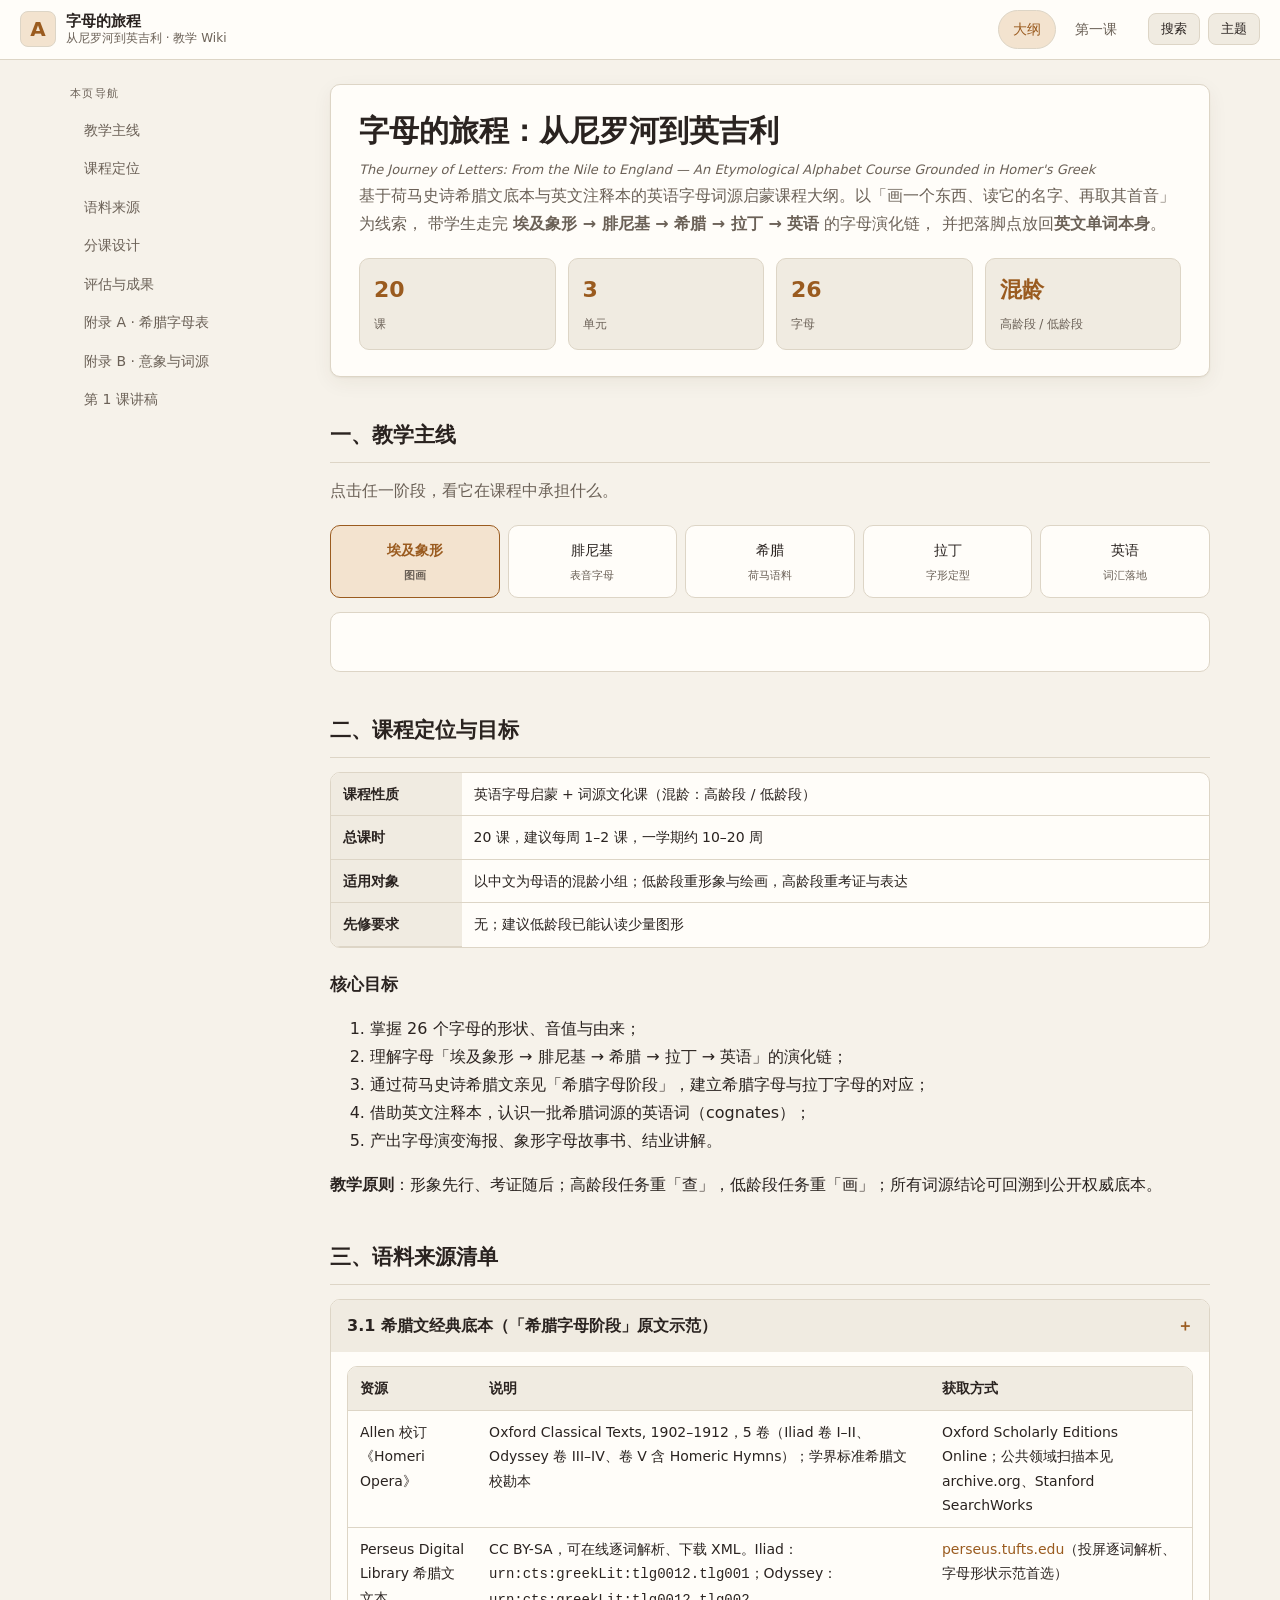
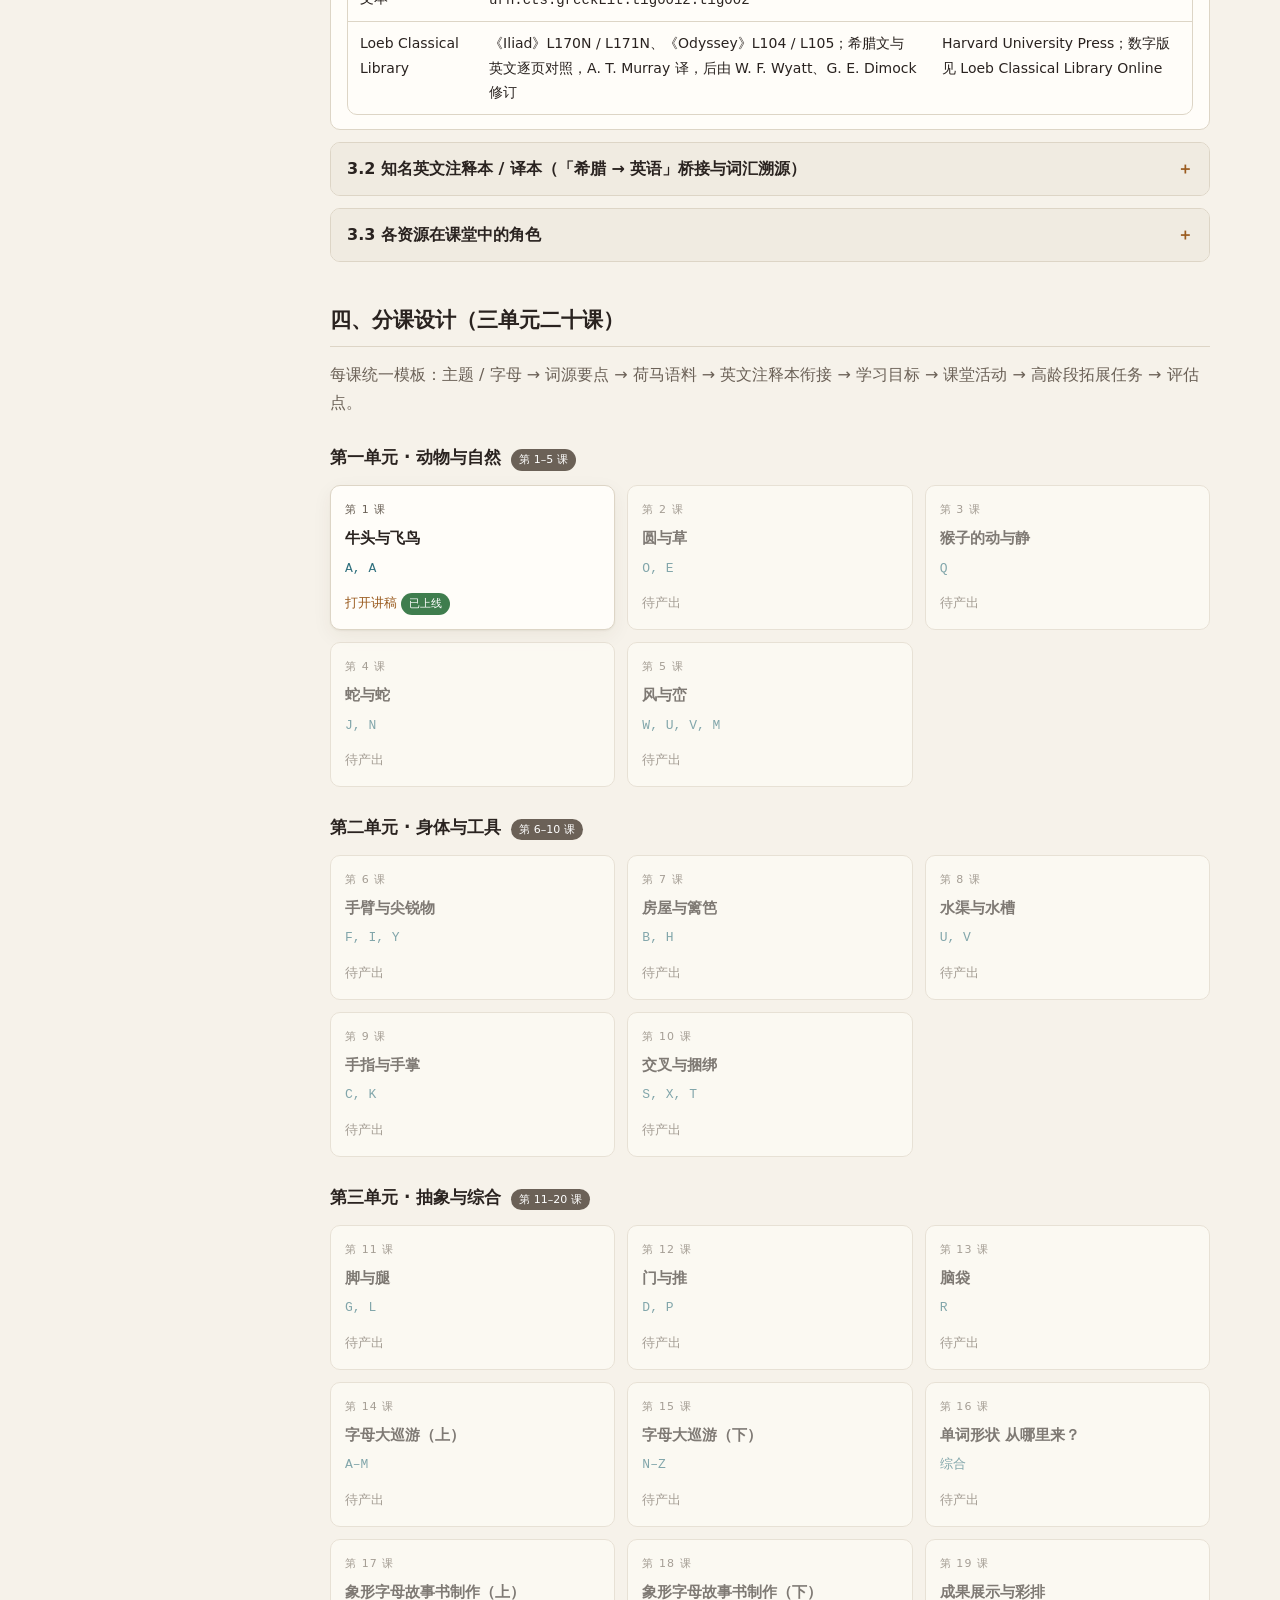
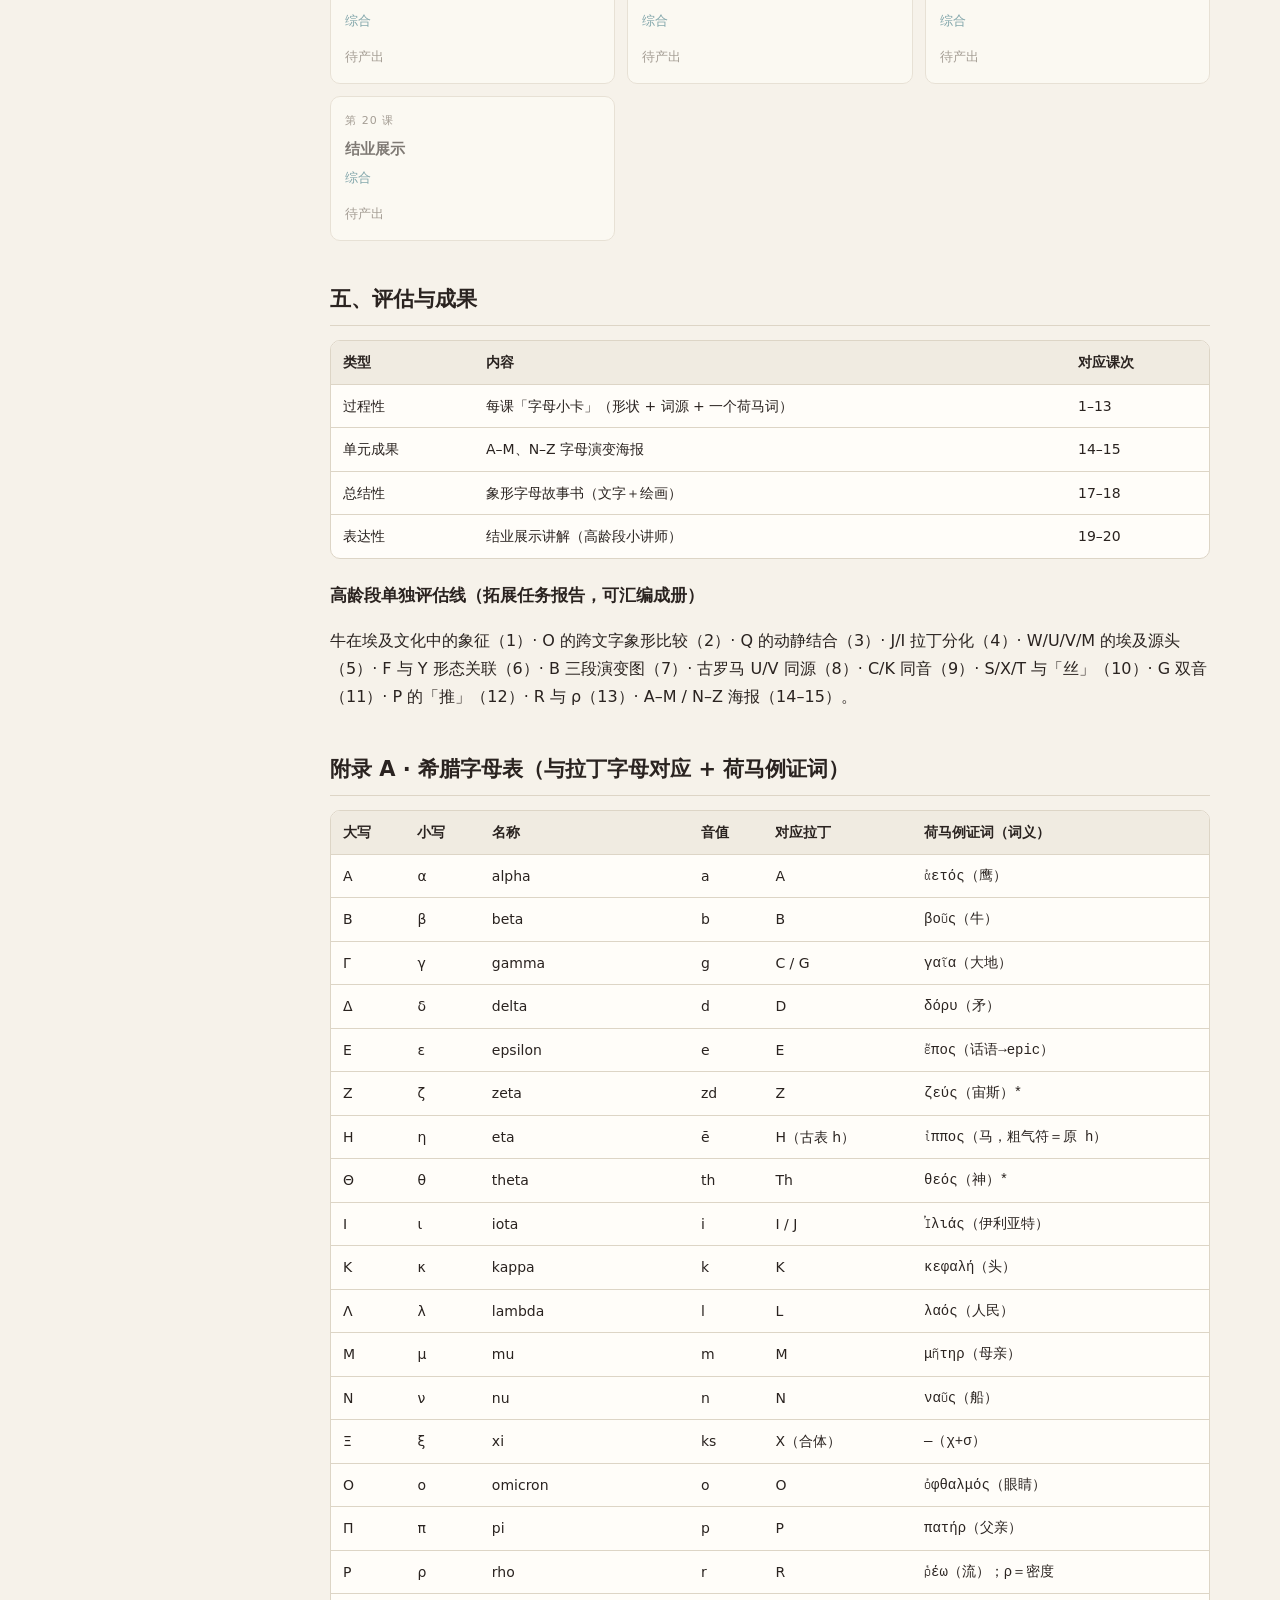
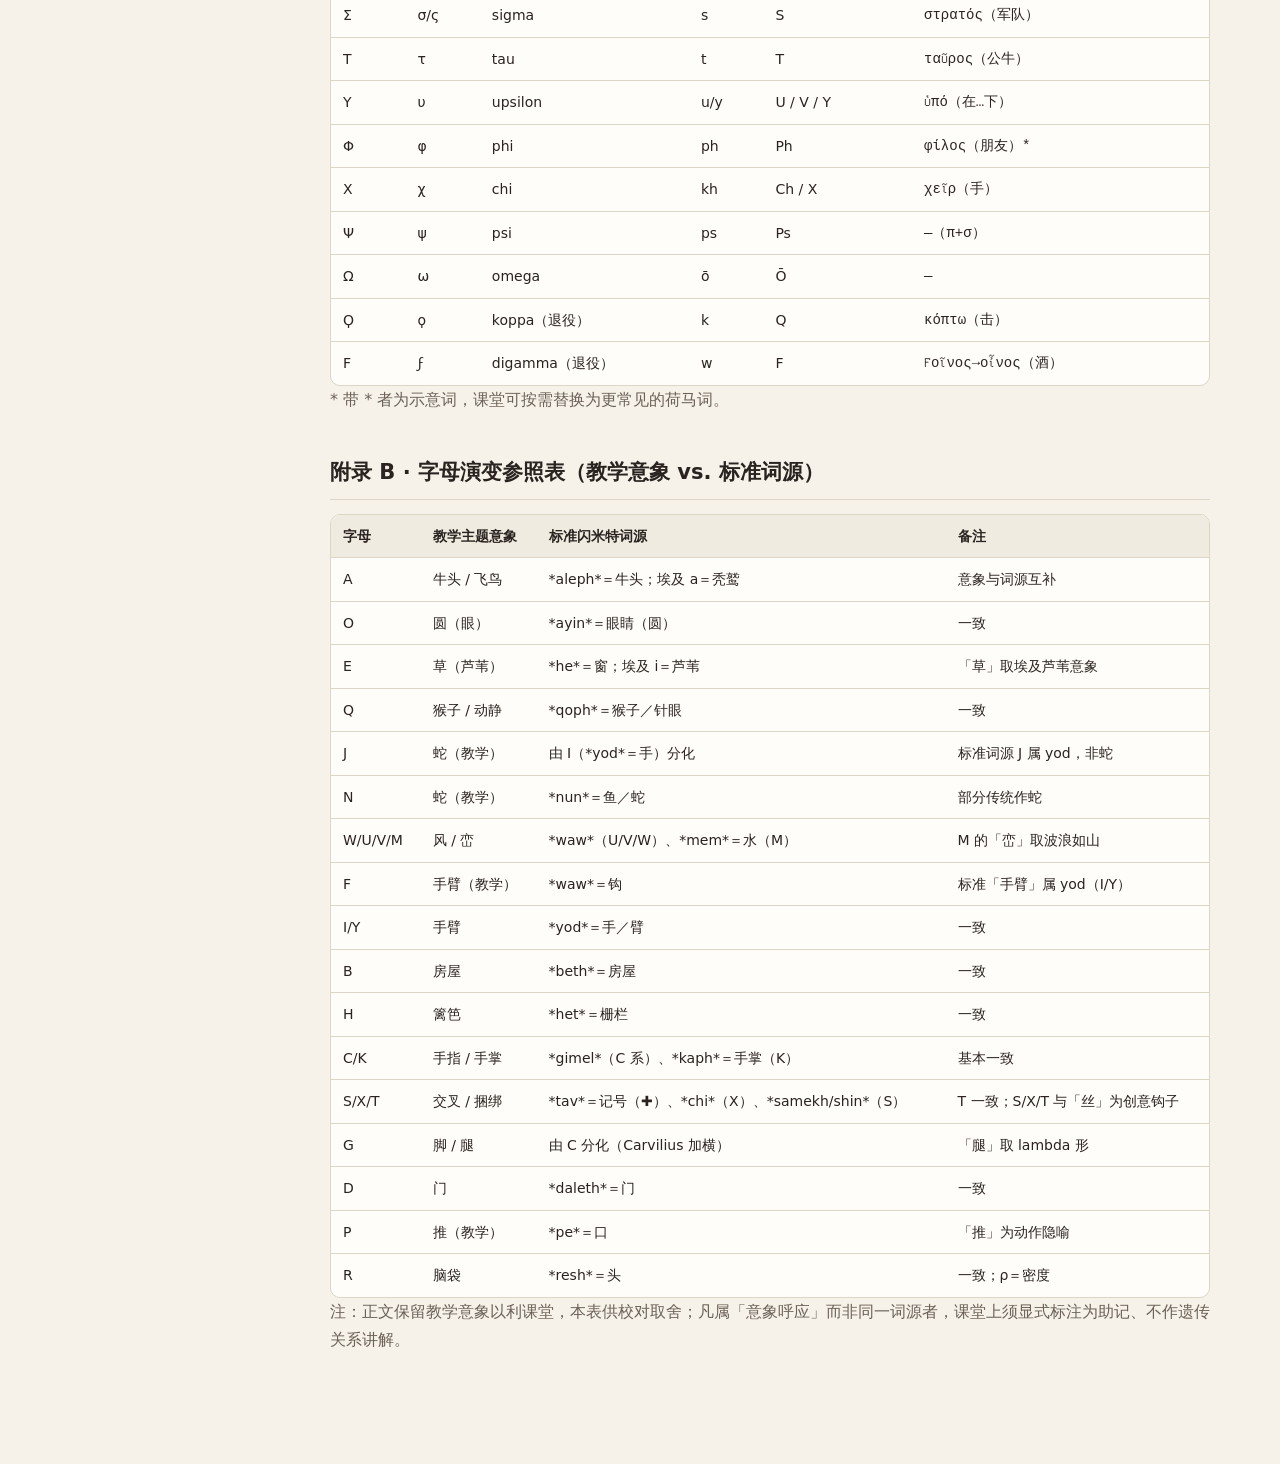
==== index.html @ 4a18efbb "chore(repo): initialize main branch" ====
<!DOCTYPE html>
<html lang="zh-CN">
<head>
<meta charset="UTF-8">
<meta name="viewport" content="width=device-width, initial-scale=1">
<title>字母的旅程：从尼罗河到英吉利 · 教学 Wiki</title>
<meta name="description" content="基于荷马史诗希腊文底本与英文注释本的英语字母词源启蒙课程大纲——三单元二十课">
<link rel="stylesheet" href="assets/css/wiki.css">
</head>
<body>

<header class="site-header">
  <div class="brand">
    <span class="brand-mark">Α</span>
    <div class="brand-text">
      <strong>字母的旅程</strong>
      <span>从尼罗河到英吉利 · 教学 Wiki</span>
    </div>
  </div>
  <nav class="top-nav">
    <a href="index.html" class="active">大纲</a>
    <a href="lesson-01.html">第一课</a>
  </nav>
  <div class="header-actions">
    <button id="search-toggle" class="icon-btn" title="搜索课次">搜索</button>
    <button id="theme-toggle" class="icon-btn" title="切换明暗主题">主题</button>
  </div>
</header>

<div id="search-bar" class="search-bar" hidden>
  <input type="search" id="site-search" placeholder="搜索课次、主题或字母（如「牛」「O」「海报」）…">
  <span id="search-count"></span>
</div>

<div class="layout">

  <aside class="sidebar">
    <p class="side-title">本页导航</p>
    <ul>
      <li><a href="#chain">教学主线</a></li>
      <li><a href="#goal">课程定位</a></li>
      <li><a href="#source">语料来源</a></li>
      <li><a href="#lessons">分课设计</a></li>
      <li><a href="#eval">评估与成果</a></li>
      <li><a href="#appendix-a">附录 A · 希腊字母表</a></li>
      <li><a href="#appendix-b">附录 B · 意象与词源</a></li>
      <li><a href="lesson-01.html">第 1 课讲稿</a></li>
    </ul>
  </aside>

  <main class="content">

    <section>
      <div class="hero">
        <h1>字母的旅程：从尼罗河到英吉利</h1>
        <div class="en">The Journey of Letters: From the Nile to England — An Etymological Alphabet Course Grounded in Homer's Greek</div>
        <p class="lead">
          基于荷马史诗希腊文底本与英文注释本的英语字母词源启蒙课程大纲。以「画一个东西、读它的名字、再取其首音」为线索，
          带学生走完 <strong>埃及象形 → 腓尼基 → 希腊 → 拉丁 → 英语</strong> 的字母演化链，
          并把落脚点放回<strong>英文单词本身</strong>。
        </p>
        <div class="stats">
          <div class="stat"><b>20</b><span>课</span></div>
          <div class="stat"><b>3</b><span>单元</span></div>
          <div class="stat"><b>26</b><span>字母</span></div>
          <div class="stat"><b>混龄</b><span>高龄段 / 低龄段</span></div>
        </div>
      </div>
    </section>

    <section id="chain">
      <h2>一、教学主线</h2>
      <p class="lead">点击任一阶段，看它在课程中承担什么。</p>
      <div class="chain">
        <div class="chain-step" data-detail="图画（象形）阶段：用一幅画表示一个词的意思，如牛头、飞鸟、眼睛。课程由这一阶段的「图画原型」讲起，并明确：图画只是当初提示读音的意象，不是字母本身的含义。">
          <span>埃及象形</span><small>图画</small>
        </div>
        <div class="chain-step" data-detail="腓尼基阶段：抽象为「一个图形 = 一个声音」，每个字母仍带一个具象含义（aleph＝牛头、ayin＝眼睛）。这是字母真正诞生的标志——从表意走向表音。">
          <span>腓尼基</span><small>表音字母</small>
        </div>
        <div class="chain-step" data-detail="希腊阶段：借用腓尼基字形，补出元音，形成 alpha、beta…… 荷马史诗正用这套字母写就，是本课程的原文语料来源，用于亲见 α↔A 的形音对应。">
          <span>希腊</span><small>荷马语料</small>
        </div>
        <div class="chain-step" data-detail="拉丁阶段：罗马人改造字形定下今天的 A/B/C……，并分化出 G、J、U 等字母，字母表基本定型。">
          <span>拉丁</span><small>字形定型</small>
        </div>
        <div class="chain-step" data-detail="英语阶段：字母落地为英语的工具——记住形状、推读音、拆词根。课程的所有词汇都收「本字母词」，字母史最终服务于学英语。">
          <span>英语</span><small>词汇落地</small>
        </div>
      </div>
      <div id="chain-detail" class="chain-detail"></div>
    </section>

    <section id="goal">
      <h2>二、课程定位与目标</h2>
      <div class="table-wrap">
        <table>
          <tbody>
            <tr><th>课程性质</th><td>英语字母启蒙 + 词源文化课（混龄：高龄段 / 低龄段）</td></tr>
            <tr><th>总课时</th><td>20 课，建议每周 1–2 课，一学期约 10–20 周</td></tr>
            <tr><th>适用对象</th><td>以中文为母语的混龄小组；低龄段重形象与绘画，高龄段重考证与表达</td></tr>
            <tr><th>先修要求</th><td>无；建议低龄段已能认读少量图形</td></tr>
          </tbody>
        </table>
      </div>
      <h3>核心目标</h3>
      <ol>
        <li>掌握 26 个字母的形状、音值与由来；</li>
        <li>理解字母「埃及象形 → 腓尼基 → 希腊 → 拉丁 → 英语」的演化链；</li>
        <li>通过荷马史诗希腊文亲见「希腊字母阶段」，建立希腊字母与拉丁字母的对应；</li>
        <li>借助英文注释本，认识一批希腊词源的英语词（cognates）；</li>
        <li>产出字母演变海报、象形字母故事书、结业讲解。</li>
      </ol>
      <p><strong>教学原则</strong>：形象先行、考证随后；高龄段任务重「查」，低龄段任务重「画」；所有词源结论可回溯到公开权威底本。</p>
    </section>

    <section id="source">
      <h2>三、语料来源清单</h2>

      <details class="acc" open>
        <summary>3.1 希腊文经典底本（「希腊字母阶段」原文示范）</summary>
        <div class="acc-body">
          <div class="table-wrap">
            <table>
              <thead><tr><th>资源</th><th>说明</th><th>获取方式</th></tr></thead>
              <tbody>
                <tr>
                  <td>Allen 校订《Homeri Opera》</td>
                  <td>Oxford Classical Texts, 1902–1912，5 卷（Iliad 卷 I–II、Odyssey 卷 III–IV、卷 V 含 Homeric Hymns）；学界标准希腊文校勘本</td>
                  <td>Oxford Scholarly Editions Online；公共领域扫描本见 archive.org、Stanford SearchWorks</td>
                </tr>
                <tr>
                  <td>Perseus Digital Library 希腊文文本</td>
                  <td>CC BY-SA，可在线逐词解析、下载 XML。Iliad：<span class="gr">urn:cts:greekLit:tlg0012.tlg001</span>；Odyssey：<span class="gr">urn:cts:greekLit:tlg0012.tlg002</span></td>
                  <td><a href="https://www.perseus.tufts.edu" target="_blank" rel="noopener">perseus.tufts.edu</a>（投屏逐词解析、字母形状示范首选）</td>
                </tr>
                <tr>
                  <td>Loeb Classical Library</td>
                  <td>《Iliad》L170N / L171N、《Odyssey》L104 / L105；希腊文与英文逐页对照，A. T. Murray 译，后由 W. F. Wyatt、G. E. Dimock 修订</td>
                  <td>Harvard University Press；数字版见 Loeb Classical Library Online</td>
                </tr>
              </tbody>
            </table>
          </div>
        </div>
      </details>

      <details class="acc">
        <summary>3.2 知名英文注释本 / 译本（「希腊 → 英语」桥接与词汇溯源）</summary>
        <div class="acc-body">
          <div class="table-wrap">
            <table>
              <thead><tr><th>资源</th><th>特点与适用</th><th>出版社 / 年</th></tr></thead>
              <tbody>
                <tr><td>Richmond Lattimore</td><td>最贴近希腊原文节奏与措辞，保留公式化重复；高龄段精读首选</td><td>University of Chicago Press（Iliad 1951 / Odyssey 1965）</td></tr>
                <tr><td>Robert Fagles（注：Bernard Knox）</td><td>叙事性强、大学常用，适合朗读与故事化教学</td><td>Viking / Penguin（Iliad 1990 / Odyssey 1996）</td></tr>
                <tr><td>Emily Wilson</td><td>首部女性英译，清晰准确，适合初次共读</td><td>W. W. Norton（Odyssey 2017 / Iliad 2023）</td></tr>
                <tr><td>Peter Green</td><td>注释最详尽，逐行技术注解，高龄段深读</td><td>University of California Press（Iliad 2015 / Odyssey 2018）</td></tr>
                <tr><td>G. S. Kirk 等编《The Iliad: A Commentary》</td><td>分卷注释，词汇与神话出处详尽</td><td>Cambridge, 6 卷, 1985–1993</td></tr>
                <tr><td>A. Heubeck 等编《A Commentary on Homer's Odyssey》</td><td>奥德赛专书注释</td><td>Cambridge, 3 卷, 1988–1992</td></tr>
                <tr><td>《The Cambridge Companion to Homer》</td><td>背景与方法的概论，教师备课</td><td>Cambridge</td></tr>
              </tbody>
            </table>
          </div>
        </div>
      </details>

      <details class="acc">
        <summary>3.3 各资源在课堂中的角色</summary>
        <div class="acc-body">
          <div class="table-wrap">
            <table>
              <thead><tr><th>资源</th><th>课堂角色</th></tr></thead>
              <tbody>
                <tr><td>Perseus 希腊文</td><td>投屏逐词解析、字母形状示范、低龄段「在荷马里找字母」游戏</td></tr>
                <tr><td>OCT（Allen）</td><td>教师底本；高龄段校勘与引用规范</td></tr>
                <tr><td>Loeb</td><td>希腊文 + 英译对照，词源对照与跟读</td></tr>
                <tr><td>Lattimore</td><td>高龄段精读、体会公式化语言</td></tr>
                <tr><td>Fagles</td><td>课堂朗读、故事化叙述</td></tr>
                <tr><td>Wilson</td><td>初次共读、清晰准确</td></tr>
                <tr><td>Green / Kirk / Heubeck</td><td>词汇与神话出处查证（直接支撑高龄段拓展任务）</td></tr>
                <tr><td>Cambridge Companion</td><td>教师备课背景</td></tr>
              </tbody>
            </table>
          </div>
        </div>
      </details>
    </section>

    <section id="lessons">
      <h2>四、分课设计（三单元二十课）</h2>
      <p class="lead">每课统一模板：主题 / 字母 → 词源要点 → 荷马语料 → 英文注释本衔接 → 学习目标 → 课堂活动 → 高龄段拓展任务 → 评估点。</p>

      <div class="unit-head">
        <h3>第一单元 · 动物与自然</h3>
        <span class="chip todo">第 1–5 课</span>
      </div>
      <div class="lesson-grid">
        <div class="lesson-card ready" data-search="第1课 1 牛头与飞鸟 A alpha aleph 牛 鸟 鹰 aetos">
          <div class="no">第 1 课</div>
          <div class="ttl">牛头与飞鸟</div>
          <div class="ltr">A, A</div>
          <div class="act"><a href="lesson-01.html">打开讲稿 <span class="chip">已上线</span></a></div>
        </div>
        <div class="lesson-card locked" data-search="第2课 2 圆与草 O E 眼睛 ayin 芦苇 he epic ophthalmos">
          <div class="no">第 2 课</div>
          <div class="ttl">圆与草</div>
          <div class="ltr">O, E</div>
          <div class="act">待产出</div>
        </div>
        <div class="lesson-card locked" data-search="第3课 3 猴子的动与静 Q 圈 尾巴 qoph 猴子 koppa">
          <div class="no">第 3 课</div>
          <div class="ttl">猴子的动与静</div>
          <div class="ltr">Q</div>
          <div class="act">待产出</div>
        </div>
        <div class="lesson-card locked" data-search="第4课 4 蛇与蛇 J N 分化 yod nun 鱼 蛇">
          <div class="no">第 4 课</div>
          <div class="ttl">蛇与蛇</div>
          <div class="ltr">J, N</div>
          <div class="act">待产出</div>
        </div>
        <div class="lesson-card locked" data-search="第5课 5 风与峦 W U V M 波浪 mem 水 digamma">
          <div class="no">第 5 课</div>
          <div class="ttl">风与峦</div>
          <div class="ltr">W, U, V, M</div>
          <div class="act">待产出</div>
        </div>
      </div>

      <div class="unit-head">
        <h3>第二单元 · 身体与工具</h3>
        <span class="chip todo">第 6–10 课</span>
      </div>
      <div class="lesson-grid">
        <div class="lesson-card locked" data-search="第6课 6 手臂与尖锐物 F I Y waw digamma 钩 oinos 酒">
          <div class="no">第 6 课</div>
          <div class="ttl">手臂与尖锐物</div>
          <div class="ltr">F, I, Y</div>
          <div class="act">待产出</div>
        </div>
        <div class="lesson-card locked" data-search="第7课 7 房屋与篱笆 B H beth 房 het 篱笆 马 Hippo">
          <div class="no">第 7 课</div>
          <div class="ttl">房屋与篱笆</div>
          <div class="ltr">B, H</div>
          <div class="act">待产出</div>
        </div>
        <div class="lesson-card locked" data-search="第8课 8 水渠与水槽 U V waw upsilon 水 hydor">
          <div class="no">第 8 课</div>
          <div class="ttl">水渠与水槽</div>
          <div class="ltr">U, V</div>
          <div class="act">待产出</div>
        </div>
        <div class="lesson-card locked" data-search="第9课 9 手指与手掌 C K gimel 骆驼 kaph 掌 kephale">
          <div class="no">第 9 课</div>
          <div class="ttl">手指与手掌</div>
          <div class="ltr">C, K</div>
          <div class="act">待产出</div>
        </div>
        <div class="lesson-card locked" data-search="第10课 10 交叉与捆绑 S X T tav 记号 chi 手 Samekh 丝">
          <div class="no">第 10 课</div>
          <div class="ttl">交叉与捆绑</div>
          <div class="ltr">S, X, T</div>
          <div class="act">待产出</div>
        </div>
      </div>

      <div class="unit-head">
        <h3>第三单元 · 抽象与综合</h3>
        <span class="chip todo">第 11–20 课</span>
      </div>
      <div class="lesson-grid">
        <div class="lesson-card locked" data-search="第11课 11 脚与腿 G L 分化 lamed 杖 laos">
          <div class="no">第 11 课</div>
          <div class="ttl">脚与腿</div>
          <div class="ltr">G, L</div>
          <div class="act">待产出</div>
        </div>
        <div class="lesson-card locked" data-search="第12课 12 门与推 D P daleth 门 pe 口 推">
          <div class="no">第 12 课</div>
          <div class="ttl">门与推</div>
          <div class="ltr">D, P</div>
          <div class="act">待产出</div>
        </div>
        <div class="lesson-card locked" data-search="第13课 13 脑袋 R resh 头 rho 密度 rhythm">
          <div class="no">第 13 课</div>
          <div class="ttl">脑袋</div>
          <div class="ltr">R</div>
          <div class="act">待产出</div>
        </div>
        <div class="lesson-card locked" data-search="第14课 14 字母大巡游上 A M 海报 A-M">
          <div class="no">第 14 课</div>
          <div class="ttl">字母大巡游（上）</div>
          <div class="ltr">A–M</div>
          <div class="act">待产出</div>
        </div>
        <div class="lesson-card locked" data-search="第15课 15 字母大巡游下 N Z 海报 N-Z 退役字母">
          <div class="no">第 15 课</div>
          <div class="ttl">字母大巡游（下）</div>
          <div class="ltr">N–Z</div>
          <div class="act">待产出</div>
        </div>
        <div class="lesson-card locked" data-search="第16课 16 单词形状从哪里来 综合 词根 story">
          <div class="no">第 16 课</div>
          <div class="ttl">单词形状 从哪里来？</div>
          <div class="ltr">综合</div>
          <div class="act">待产出</div>
        </div>
        <div class="lesson-card locked" data-search="第17课 17 象形字母故事书制作上 综合 分工">
          <div class="no">第 17 课</div>
          <div class="ttl">象形字母故事书制作（上）</div>
          <div class="ltr">综合</div>
          <div class="act">待产出</div>
        </div>
        <div class="lesson-card locked" data-search="第18课 18 象形字母故事书制作下 综合 成稿">
          <div class="no">第 18 课</div>
          <div class="ttl">象形字母故事书制作（下）</div>
          <div class="ltr">综合</div>
          <div class="act">待产出</div>
        </div>
        <div class="lesson-card locked" data-search="第19课 19 成果展示与彩排 综合 排练">
          <div class="no">第 19 课</div>
          <div class="ttl">成果展示与彩排</div>
          <div class="ltr">综合</div>
          <div class="act">待产出</div>
        </div>
        <div class="lesson-card locked" data-search="第20课 20 结业展示 综合 小讲师">
          <div class="no">第 20 课</div>
          <div class="ttl">结业展示</div>
          <div class="ltr">综合</div>
          <div class="act">待产出</div>
        </div>
      </div>
    </section>

    <section id="eval">
      <h2>五、评估与成果</h2>
      <div class="table-wrap">
        <table>
          <thead><tr><th>类型</th><th>内容</th><th>对应课次</th></tr></thead>
          <tbody>
            <tr><td>过程性</td><td>每课「字母小卡」（形状 + 词源 + 一个荷马词）</td><td>1–13</td></tr>
            <tr><td>单元成果</td><td>A–M、N–Z 字母演变海报</td><td>14–15</td></tr>
            <tr><td>总结性</td><td>象形字母故事书（文字＋绘画）</td><td>17–18</td></tr>
            <tr><td>表达性</td><td>结业展示讲解（高龄段小讲师）</td><td>19–20</td></tr>
          </tbody>
        </table>
      </div>
      <h3>高龄段单独评估线（拓展任务报告，可汇编成册）</h3>
      <p>
        牛在埃及文化中的象征（1）· O 的跨文字象形比较（2）· Q 的动静结合（3）· J/I 拉丁分化（4）· W/U/V/M 的埃及源头（5）·
        F 与 Y 形态关联（6）· B 三段演变图（7）· 古罗马 U/V 同源（8）· C/K 同音（9）· S/X/T 与「丝」（10）· G 双音（11）·
        P 的「推」（12）· R 与 ρ（13）· A–M / N–Z 海报（14–15）。
      </p>
    </section>

    <section id="appendix-a">
      <h2>附录 A · 希腊字母表（与拉丁字母对应 + 荷马例证词）</h2>
      <div class="table-wrap">
        <table>
          <thead>
            <tr><th>大写</th><th>小写</th><th>名称</th><th>音值</th><th>对应拉丁</th><th>荷马例证词（词义）</th></tr>
          </thead>
          <tbody>
            <tr><td>Α</td><td>α</td><td>alpha</td><td>a</td><td>A</td><td class="gr">ἀετός（鹰）</td></tr>
            <tr><td>Β</td><td>β</td><td>beta</td><td>b</td><td>B</td><td class="gr">βοῦς（牛）</td></tr>
            <tr><td>Γ</td><td>γ</td><td>gamma</td><td>g</td><td>C / G</td><td class="gr">γαῖα（大地）</td></tr>
            <tr><td>Δ</td><td>δ</td><td>delta</td><td>d</td><td>D</td><td class="gr">δόρυ（矛）</td></tr>
            <tr><td>Ε</td><td>ε</td><td>epsilon</td><td>e</td><td>E</td><td class="gr">ἔπος（话语→epic）</td></tr>
            <tr><td>Ζ</td><td>ζ</td><td>zeta</td><td>zd</td><td>Z</td><td class="gr">ζεύς（宙斯）*</td></tr>
            <tr><td>Η</td><td>η</td><td>eta</td><td>ē</td><td>H（古表 h）</td><td class="gr">ἱππος（马，粗气符＝原 h）</td></tr>
            <tr><td>Θ</td><td>θ</td><td>theta</td><td>th</td><td>Th</td><td class="gr">θεός（神）*</td></tr>
            <tr><td>Ι</td><td>ι</td><td>iota</td><td>i</td><td>I / J</td><td class="gr">Ἰλιάς（伊利亚特）</td></tr>
            <tr><td>Κ</td><td>κ</td><td>kappa</td><td>k</td><td>K</td><td class="gr">κεφαλή（头）</td></tr>
            <tr><td>Λ</td><td>λ</td><td>lambda</td><td>l</td><td>L</td><td class="gr">λαός（人民）</td></tr>
            <tr><td>Μ</td><td>μ</td><td>mu</td><td>m</td><td>M</td><td class="gr">μῆτηρ（母亲）</td></tr>
            <tr><td>Ν</td><td>ν</td><td>nu</td><td>n</td><td>N</td><td class="gr">ναῦς（船）</td></tr>
            <tr><td>Ξ</td><td>ξ</td><td>xi</td><td>ks</td><td>X（合体）</td><td class="gr">—（χ+σ）</td></tr>
            <tr><td>Ο</td><td>ο</td><td>omicron</td><td>o</td><td>O</td><td class="gr">ὀφθαλμός（眼睛）</td></tr>
            <tr><td>Π</td><td>π</td><td>pi</td><td>p</td><td>P</td><td class="gr">πατήρ（父亲）</td></tr>
            <tr><td>Ρ</td><td>ρ</td><td>rho</td><td>r</td><td>R</td><td class="gr">ῥέω（流）；ρ＝密度</td></tr>
            <tr><td>Σ</td><td>σ/ς</td><td>sigma</td><td>s</td><td>S</td><td class="gr">στρατός（军队）</td></tr>
            <tr><td>Τ</td><td>τ</td><td>tau</td><td>t</td><td>T</td><td class="gr">ταῦρος（公牛）</td></tr>
            <tr><td>Υ</td><td>υ</td><td>upsilon</td><td>u/y</td><td>U / V / Y</td><td class="gr">ὑπό（在…下）</td></tr>
            <tr><td>Φ</td><td>φ</td><td>phi</td><td>ph</td><td>Ph</td><td class="gr">φίλος（朋友）*</td></tr>
            <tr><td>Χ</td><td>χ</td><td>chi</td><td>kh</td><td>Ch / X</td><td class="gr">χεῖρ（手）</td></tr>
            <tr><td>Ψ</td><td>ψ</td><td>psi</td><td>ps</td><td>Ps</td><td class="gr">—（π+σ）</td></tr>
            <tr><td>Ω</td><td>ω</td><td>omega</td><td>ō</td><td>Ō</td><td class="gr">—</td></tr>
            <tr><td>Ϙ</td><td>ϙ</td><td>koppa（退役）</td><td>k</td><td>Q</td><td class="gr">κόπτω（击）</td></tr>
            <tr><td>Ϝ</td><td>ϝ</td><td>digamma（退役）</td><td>w</td><td>F</td><td class="gr">Ϝοῖνος→οἶνος（酒）</td></tr>
          </tbody>
        </table>
      </div>
      <p class="lead">* 带 * 者为示意词，课堂可按需替换为更常见的荷马词。</p>
    </section>

    <section id="appendix-b">
      <h2>附录 B · 字母演变参照表（教学意象 vs. 标准词源）</h2>
      <div class="table-wrap">
        <table>
          <thead><tr><th>字母</th><th>教学主题意象</th><th>标准闪米特词源</th><th>备注</th></tr></thead>
          <tbody>
            <tr><td>A</td><td>牛头 / 飞鸟</td><td>*aleph*＝牛头；埃及 a＝秃鹫</td><td>意象与词源互补</td></tr>
            <tr><td>O</td><td>圆（眼）</td><td>*ayin*＝眼睛（圆）</td><td>一致</td></tr>
            <tr><td>E</td><td>草（芦苇）</td><td>*he*＝窗；埃及 i＝芦苇</td><td>「草」取埃及芦苇意象</td></tr>
            <tr><td>Q</td><td>猴子 / 动静</td><td>*qoph*＝猴子／针眼</td><td>一致</td></tr>
            <tr><td>J</td><td>蛇（教学）</td><td>由 I（*yod*＝手）分化</td><td>标准词源 J 属 yod，非蛇</td></tr>
            <tr><td>N</td><td>蛇（教学）</td><td>*nun*＝鱼／蛇</td><td>部分传统作蛇</td></tr>
            <tr><td>W/U/V/M</td><td>风 / 峦</td><td>*waw*（U/V/W）、*mem*＝水（M）</td><td>M 的「峦」取波浪如山</td></tr>
            <tr><td>F</td><td>手臂（教学）</td><td>*waw*＝钩</td><td>标准「手臂」属 yod（I/Y）</td></tr>
            <tr><td>I/Y</td><td>手臂</td><td>*yod*＝手／臂</td><td>一致</td></tr>
            <tr><td>B</td><td>房屋</td><td>*beth*＝房屋</td><td>一致</td></tr>
            <tr><td>H</td><td>篱笆</td><td>*het*＝栅栏</td><td>一致</td></tr>
            <tr><td>C/K</td><td>手指 / 手掌</td><td>*gimel*（C 系）、*kaph*＝手掌（K）</td><td>基本一致</td></tr>
            <tr><td>S/X/T</td><td>交叉 / 捆绑</td><td>*tav*＝记号（✚）、*chi*（X）、*samekh/shin*（S）</td><td>T 一致；S/X/T 与「丝」为创意钩子</td></tr>
            <tr><td>G</td><td>脚 / 腿</td><td>由 C 分化（Carvilius 加横）</td><td>「腿」取 lambda 形</td></tr>
            <tr><td>D</td><td>门</td><td>*daleth*＝门</td><td>一致</td></tr>
            <tr><td>P</td><td>推（教学）</td><td>*pe*＝口</td><td>「推」为动作隐喻</td></tr>
            <tr><td>R</td><td>脑袋</td><td>*resh*＝头</td><td>一致；ρ＝密度</td></tr>
          </tbody>
        </table>
      </div>
      <p class="lead">注：正文保留教学意象以利课堂，本表供校对取舍；凡属「意象呼应」而非同一词源者，课堂上须显式标注为助记、不作遗传关系讲解。</p>
    </section>

  </main>
</div>

<script src="assets/js/wiki.js"></script>
</body>
</html>
---- assets/css/wiki.css ----
/* 字母的旅程 · 教学 Wiki 样式表
 * 用途：为课程大纲与逐课讲稿提供统一的、可打印的阅读界面。
 * 使用方法：index.html / lesson-*.html 引入本文件即可，无需构建。
 */

/* ---------- 主题变量 ---------- */
:root {
  --bg: #f6f2ea;
  --surface: #fffdf9;
  --surface-2: #f0ebe1;
  --border: #ddd5c6;
  --text: #2a2320;
  --text-muted: #6b6157;
  --accent: #9a5b1f;
  --accent-soft: #f3e3cf;
  --nile: #2f6f7d;
  --nile-soft: #dce9ec;
  --ok: #3f7d4e;
  --warn: #a06a12;
  --code-bg: #f4efe4;
  --shadow: 0 1px 2px rgba(60, 45, 25, .06), 0 6px 20px rgba(60, 45, 25, .06);
  --radius: 10px;
  --mono: ui-monospace, SFMono-Regular, "SF Mono", Menlo, Consolas, monospace;
}

html[data-theme="dark"] {
  --bg: #17140f;
  --surface: #1f1c17;
  --surface-2: #272319;
  --border: #3a342a;
  --text: #ece5da;
  --text-muted: #a2957f;
  --accent: #e0a860;
  --accent-soft: #332a1c;
  --nile: #6fb3c2;
  --nile-soft: #1d2f34;
  --ok: #7fc08c;
  --warn: #dcae52;
  --code-bg: #131108;
  --shadow: 0 1px 2px rgba(0, 0, 0, .3), 0 6px 20px rgba(0, 0, 0, .28);
}

/* ---------- 基础 ---------- */
* { box-sizing: border-box; }

body {
  margin: 0;
  background: var(--bg);
  color: var(--text);
  font-family: "PingFang SC", "Hiragino Sans GB", "Microsoft YaHei", system-ui, sans-serif;
  font-size: 16px;
  line-height: 1.75;
  transition: background .2s, color .2s;
}

a { color: var(--accent); text-decoration: none; }
a:hover { text-decoration: underline; }

pre, code { font-family: var(--mono); }

/* ---------- 页头 ---------- */
.site-header {
  position: sticky;
  top: 0;
  z-index: 20;
  display: flex;
  align-items: center;
  gap: 16px;
  padding: 10px 20px;
  background: var(--surface);
  border-bottom: 1px solid var(--border);
  flex-wrap: wrap;
}

.brand { display: flex; align-items: center; gap: 10px; }

.brand-mark {
  width: 36px; height: 36px;
  display: grid; place-items: center;
  border-radius: 8px;
  background: var(--accent-soft);
  color: var(--accent);
  font-weight: 700;
  font-size: 20px;
  border: 1px solid var(--border);
}

.brand-text { display: flex; flex-direction: column; line-height: 1.25; }
.brand-text strong { font-size: 15px; }
.brand-text span { font-size: 12px; color: var(--text-muted); }

.top-nav { display: flex; gap: 4px; margin-left: auto; }

.top-nav a {
  padding: 6px 14px;
  border-radius: 999px;
  color: var(--text-muted);
  font-size: 14px;
  border: 1px solid transparent;
}
.top-nav a.active, .top-nav a:hover {
  color: var(--accent);
  background: var(--accent-soft);
  border-color: var(--border);
  text-decoration: none;
}

.header-actions { display: flex; gap: 8px; }

.icon-btn {
  padding: 6px 12px;
  font-size: 13px;
  font-family: inherit;
  color: var(--text);
  background: var(--surface-2);
  border: 1px solid var(--border);
  border-radius: 8px;
  cursor: pointer;
}
.icon-btn:hover { border-color: var(--accent); color: var(--accent); }

/* ---------- 搜索条 ---------- */
.search-bar {
  display: flex; align-items: center; gap: 12px;
  padding: 10px 20px;
  background: var(--surface-2);
  border-bottom: 1px solid var(--border);
}
.search-bar[hidden] { display: none; }
.search-bar input {
  flex: 1; max-width: 520px;
  padding: 8px 12px;
  font: inherit; font-size: 14px;
  color: var(--text);
  background: var(--surface);
  border: 1px solid var(--border);
  border-radius: 8px;
}
.search-bar input:focus { outline: 2px solid var(--accent-soft); border-color: var(--accent); }
#search-count { font-size: 13px; color: var(--text-muted); }

/* ---------- 布局 ---------- */
.layout {
  display: grid;
  grid-template-columns: 232px minmax(0, 1fr);
  gap: 28px;
  max-width: 1180px;
  margin: 0 auto;
  padding: 24px 20px 72px;
}

.sidebar { position: sticky; top: 72px; align-self: start; }

.sidebar .side-title {
  font-size: 11px; letter-spacing: .12em;
  color: var(--text-muted);
  text-transform: uppercase;
  margin: 0 0 8px;
}

.sidebar ul { list-style: none; margin: 0 0 22px; padding: 0; }
.sidebar li a {
  display: block;
  padding: 7px 12px;
  font-size: 14px;
  color: var(--text-muted);
  border-radius: 8px;
  border-left: 2px solid transparent;
}
.sidebar li a:hover {
  color: var(--accent);
  background: var(--accent-soft);
  text-decoration: none;
  border-left-color: var(--accent);
}

/* ---------- 内容块 ---------- */
.content > section { margin-bottom: 40px; scroll-margin-top: 84px; }
.content > section:first-child { margin-top: 0; }

h1 { font-size: 30px; line-height: 1.35; margin: 0 0 8px; }
h2 {
  font-size: 21px; margin: 0 0 14px;
  padding-bottom: 8px;
  border-bottom: 1px solid var(--border);
}
h3 { font-size: 17px; margin: 22px 0 10px; }
h4 { font-size: 15px; margin: 16px 0 8px; color: var(--accent); }

.lead { color: var(--text-muted); margin: 0 0 20px; }

.hero {
  background: var(--surface);
  border: 1px solid var(--border);
  border-radius: var(--radius);
  padding: 26px 28px;
  box-shadow: var(--shadow);
}
.hero .en { font-size: 13px; color: var(--text-muted); font-style: italic; margin-top: 6px; }

.stats { display: flex; gap: 12px; flex-wrap: wrap; margin-top: 18px; }
.stat {
  flex: 1 1 130px;
  padding: 12px 14px;
  background: var(--surface-2);
  border: 1px solid var(--border);
  border-radius: var(--radius);
}
.stat b { display: block; font-size: 22px; color: var(--accent); }
.stat span { font-size: 12px; color: var(--text-muted); }

/* ---------- 表格 ---------- */
.table-wrap { overflow-x: auto; border: 1px solid var(--border); border-radius: var(--radius); background: var(--surface); }
table { width: 100%; border-collapse: collapse; font-size: 14px; }
th, td { padding: 9px 12px; text-align: left; border-bottom: 1px solid var(--border); vertical-align: top; }
th { background: var(--surface-2); font-weight: 600; white-space: nowrap; }
tbody tr:last-child td { border-bottom: none; }
tbody tr:hover { background: var(--accent-soft); }
.gr { font-family: var(--mono); white-space: nowrap; }

/* ---------- 演化链 ---------- */
.chain { display: flex; gap: 8px; flex-wrap: wrap; margin-bottom: 14px; }
.chain-step {
  flex: 1 1 150px;
  padding: 12px;
  text-align: center;
  background: var(--surface);
  border: 1px solid var(--border);
  border-radius: var(--radius);
  cursor: pointer;
  font-size: 14px;
  transition: transform .15s, border-color .15s, background .15s;
}
.chain-step:hover { transform: translateY(-2px); border-color: var(--accent); }
.chain-step.on { background: var(--accent-soft); border-color: var(--accent); color: var(--accent); font-weight: 600; }
.chain-step small { display: block; font-size: 11px; color: var(--text-muted); margin-top: 3px; }

.chain-detail {
  padding: 14px 16px;
  background: var(--surface);
  border: 1px solid var(--border);
  border-radius: var(--radius);
  font-size: 14px;
  min-height: 60px;
}

/* ---------- 手风琴 ---------- */
.acc { border: 1px solid var(--border); border-radius: var(--radius); background: var(--surface); margin-bottom: 12px; overflow: hidden; }
.acc > summary {
  padding: 12px 16px;
  cursor: pointer;
  font-weight: 600;
  display: flex; align-items: center; justify-content: space-between;
  background: var(--surface-2);
  list-style: none;
}
.acc > summary::-webkit-details-marker { display: none; }
.acc > summary::after { content: "＋"; color: var(--accent); font-weight: 700; }
.acc > summary[open]::after { content: "－"; }
.acc .acc-body { padding: 14px 16px; }

/* ---------- 课次卡片 ---------- */
.unit-head {
  display: flex; align-items: baseline; gap: 10px;
  margin: 26px 0 12px;
}
.unit-head h3 { margin: 0; }

.lesson-grid {
  display: grid;
  grid-template-columns: repeat(auto-fill, minmax(228px, 1fr));
  gap: 12px;
}

.lesson-card {
  display: flex; flex-direction: column; gap: 6px;
  padding: 14px;
  background: var(--surface);
  border: 1px solid var(--border);
  border-radius: var(--radius);
  box-shadow: var(--shadow);
  transition: transform .15s, border-color .15s;
}
.lesson-card:hover { transform: translateY(-2px); border-color: var(--accent); }
.lesson-card.locked { opacity: .58; box-shadow: none; }

.lesson-card .no { font-size: 11px; letter-spacing: .1em; color: var(--text-muted); }
.lesson-card .ttl { font-weight: 600; font-size: 15px; }
.lesson-card .ltr { font-family: var(--mono); font-size: 13px; color: var(--nile); }
.lesson-card .act { margin-top: auto; padding-top: 6px; font-size: 13px; }
.lesson-card a.act { color: var(--accent); font-weight: 600; }
.lesson-card.locked .act { color: var(--text-muted); }

.chip {
  display: inline-block;
  padding: 1px 8px;
  font-size: 11px;
  border-radius: 999px;
  background: var(--ok); color: #fff;
}
.chip.todo { background: var(--text-muted); }

/* 搜索命中隐藏 */
.hide { display: none !important; }

/* ---------- 标签页 ---------- */
.tabs { display: flex; gap: 6px; flex-wrap: wrap; margin-bottom: 16px; border-bottom: 1px solid var(--border); }
.tab {
  padding: 8px 16px;
  font: inherit; font-size: 14px;
  color: var(--text-muted);
  background: none;
  border: none; border-bottom: 2px solid transparent;
  cursor: pointer;
}
.tab.on { color: var(--accent); border-bottom-color: var(--accent); font-weight: 600; }
.panel[hidden] { display: none; }

/* ---------- 讲稿环节 ---------- */
.sect-note {
  padding: 12px 16px;
  background: var(--nile-soft);
  border-left: 3px solid var(--nile);
  border-radius: 0 var(--radius) var(--radius) 0;
  font-size: 14px;
  margin-bottom: 14px;
}

.figure {
  padding: 14px;
  background: var(--code-bg);
  border: 1px solid var(--border);
  border-radius: var(--radius);
  overflow-x: auto;
  font-size: 12.5px;
  line-height: 1.55;
  white-space: pre;
}

/* ---------- 词族卡 ---------- */
.vocab-filter { display: flex; gap: 8px; margin-bottom: 12px; }

.family {
  border: 1px solid var(--border);
  border-radius: var(--radius);
  background: var(--surface);
  padding: 14px 16px;
  margin-bottom: 14px;
}
.family h4 { margin-top: 0; }
.family .main-line { font-size: 14px; color: var(--text-muted); margin-bottom: 10px; }

.vocab-filter .on {
  color: var(--accent);
  border-color: var(--accent);
  background: var(--accent-soft);
  font-weight: 600;
}

/* ---------- 教师备注 ---------- */
.teacher-box {
  border: 1px dashed var(--warn);
  background: var(--surface);
  border-radius: var(--radius);
  padding: 16px 18px;
}
.teacher-box > *:first-child { margin-top: 0; }
.teacher-box > *:last-child { margin-bottom: 0; }

/* ---------- 响应式 ---------- */
@media (max-width: 860px) {
  .layout { grid-template-columns: 1fr; padding: 16px 14px 60px; gap: 16px; }
  .sidebar { position: static; }
  .brand-text { display: none; }
  h1 { font-size: 24px; }
}
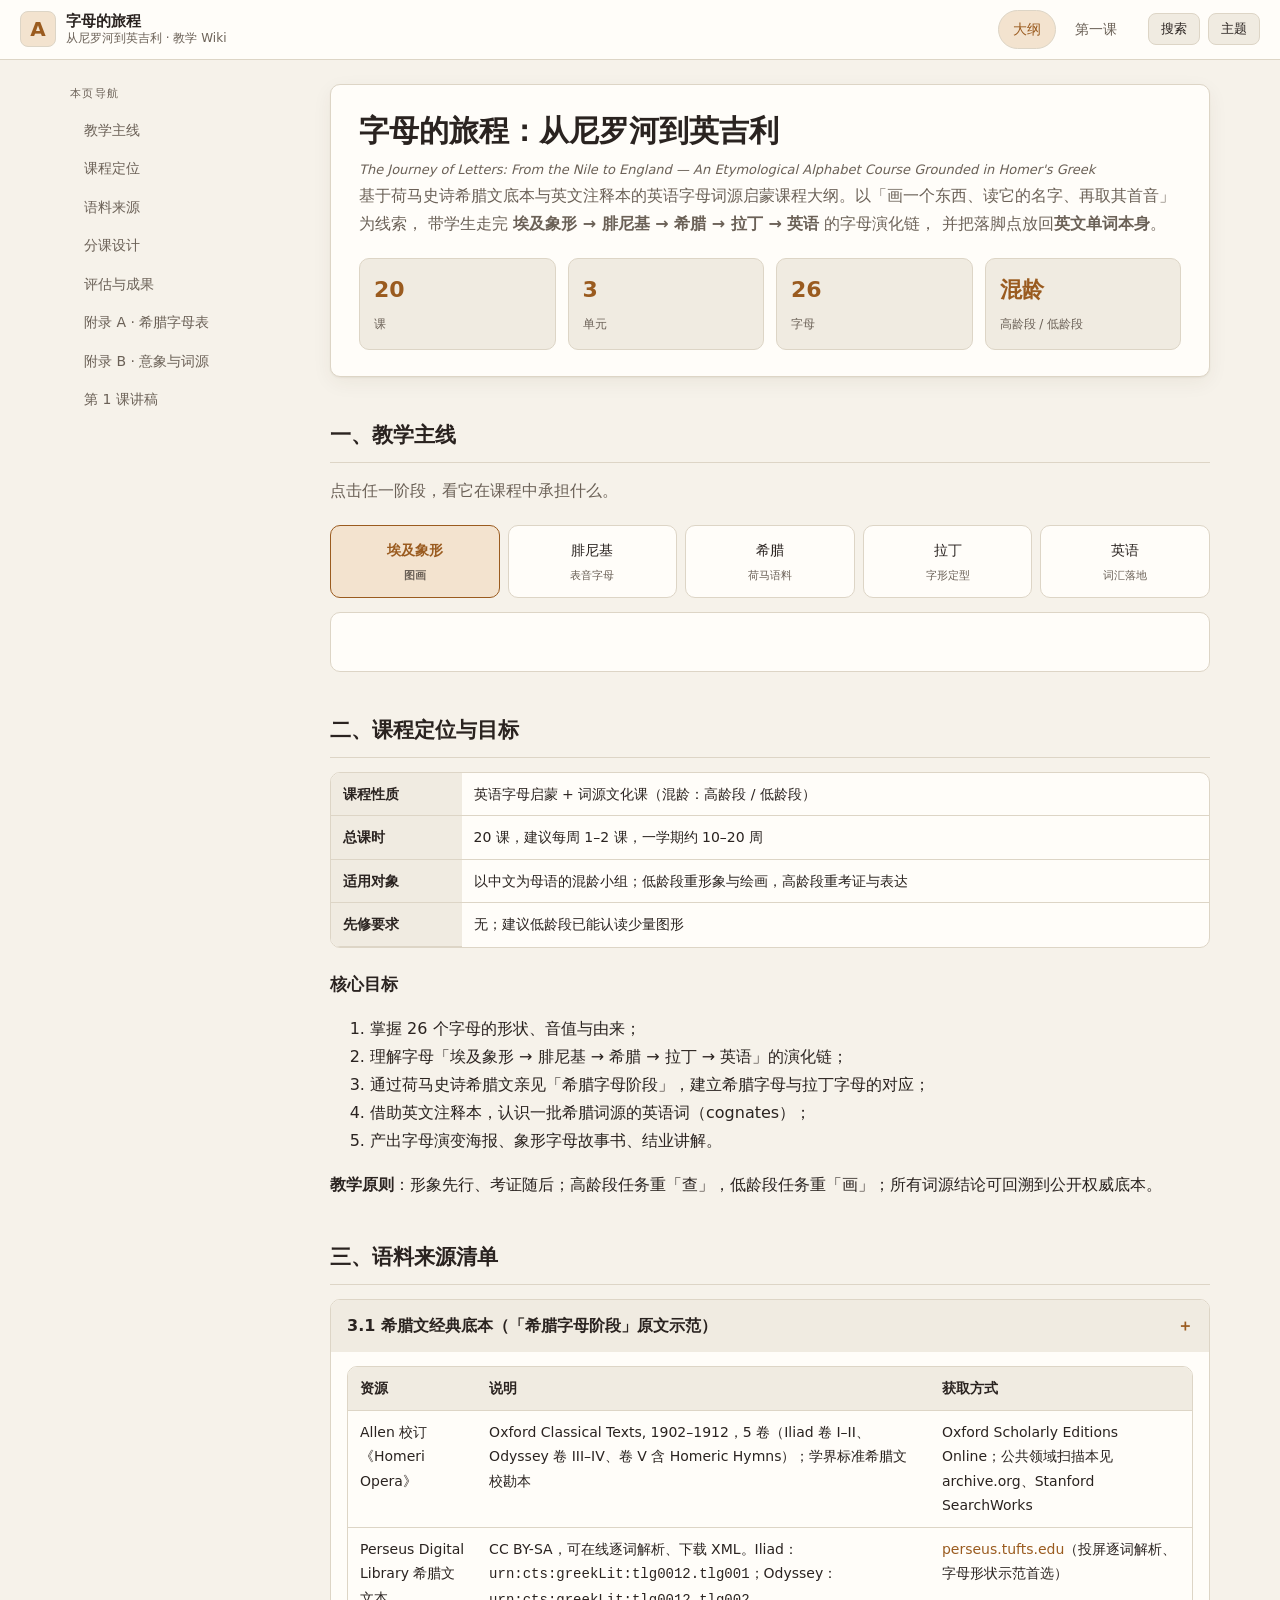
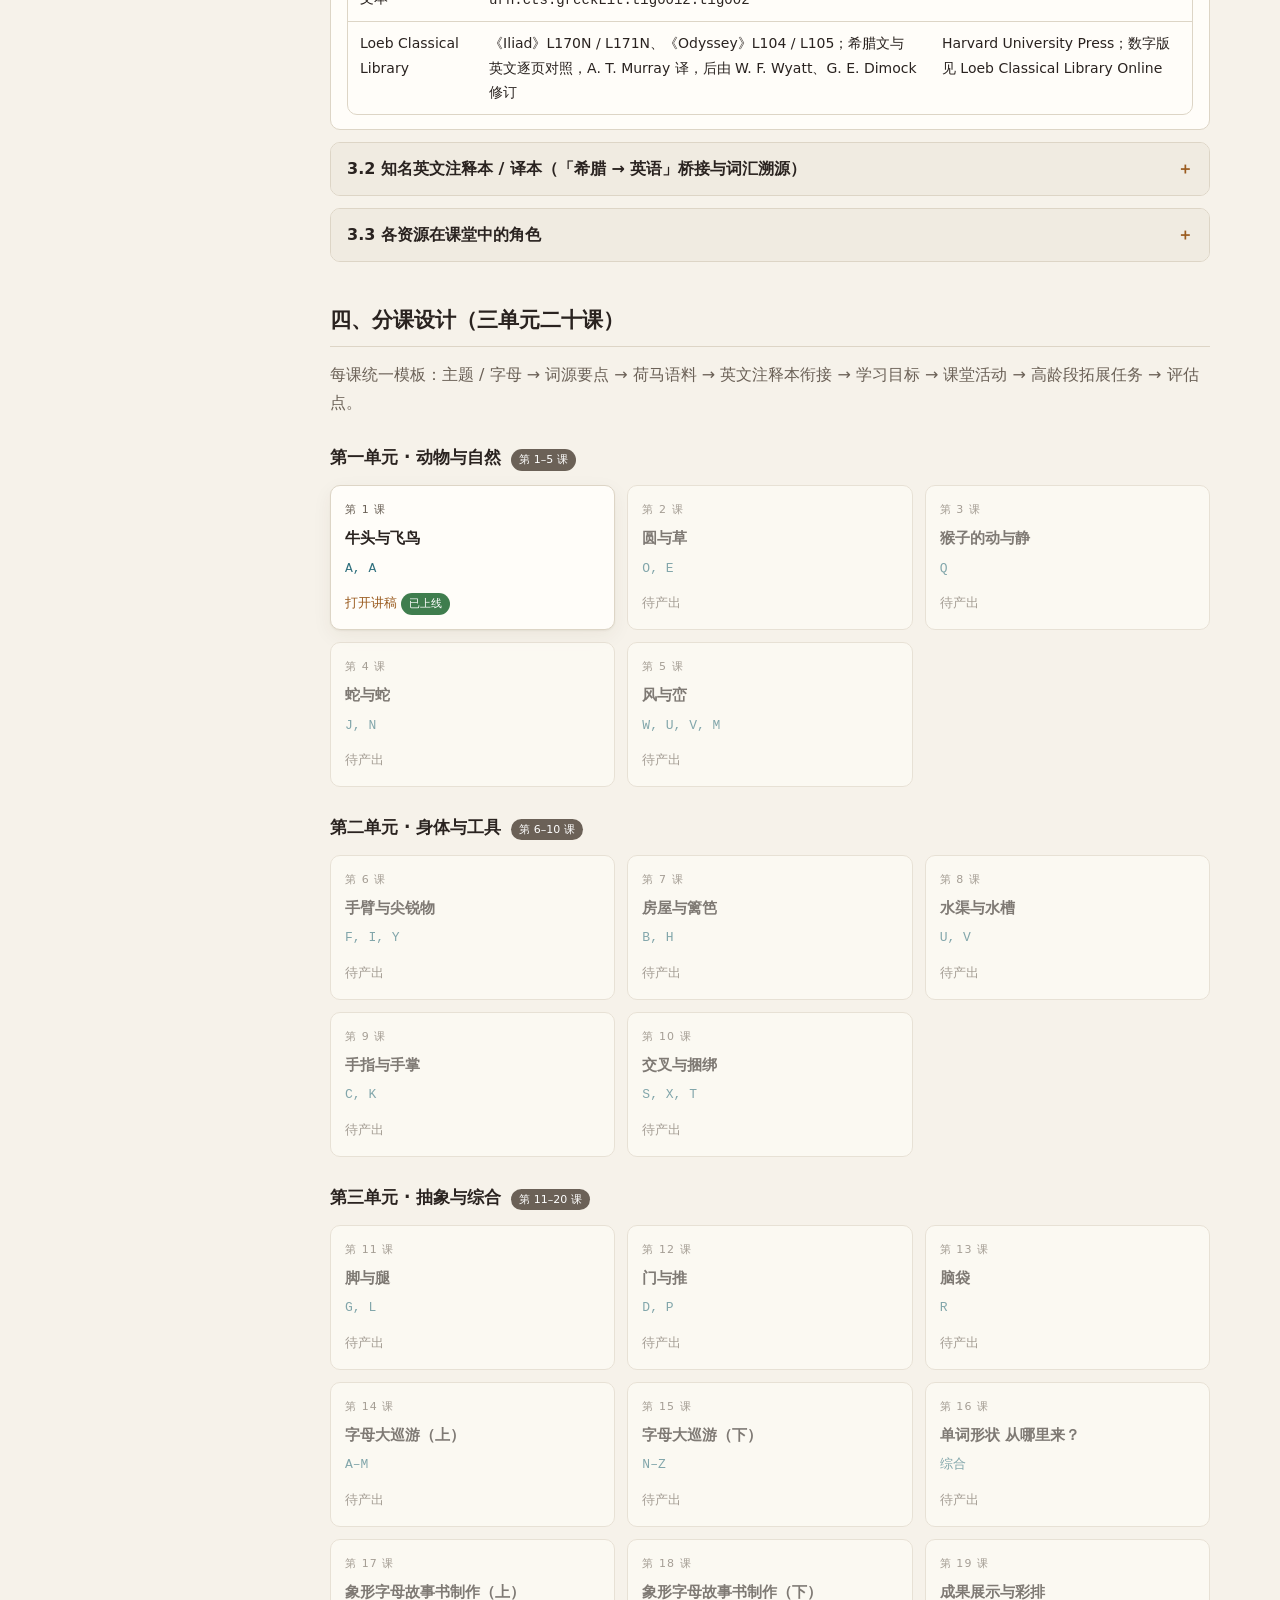
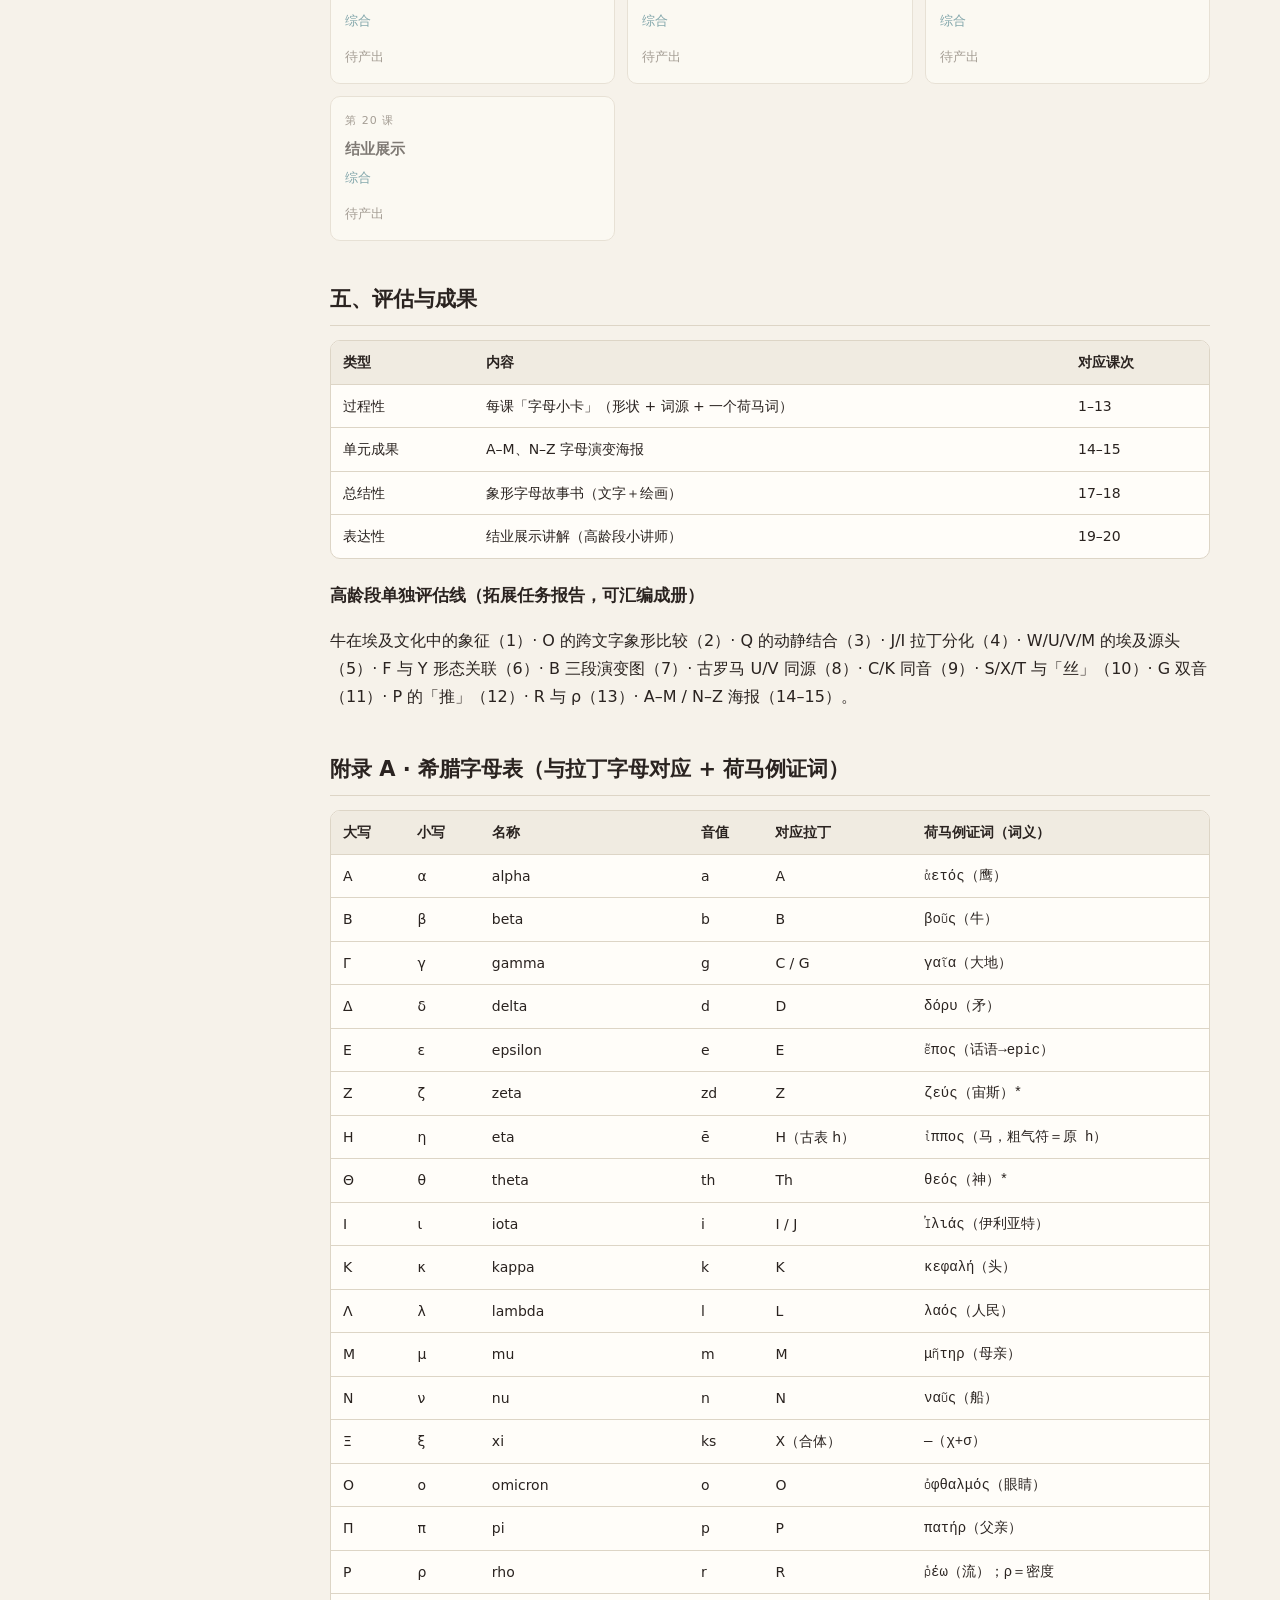
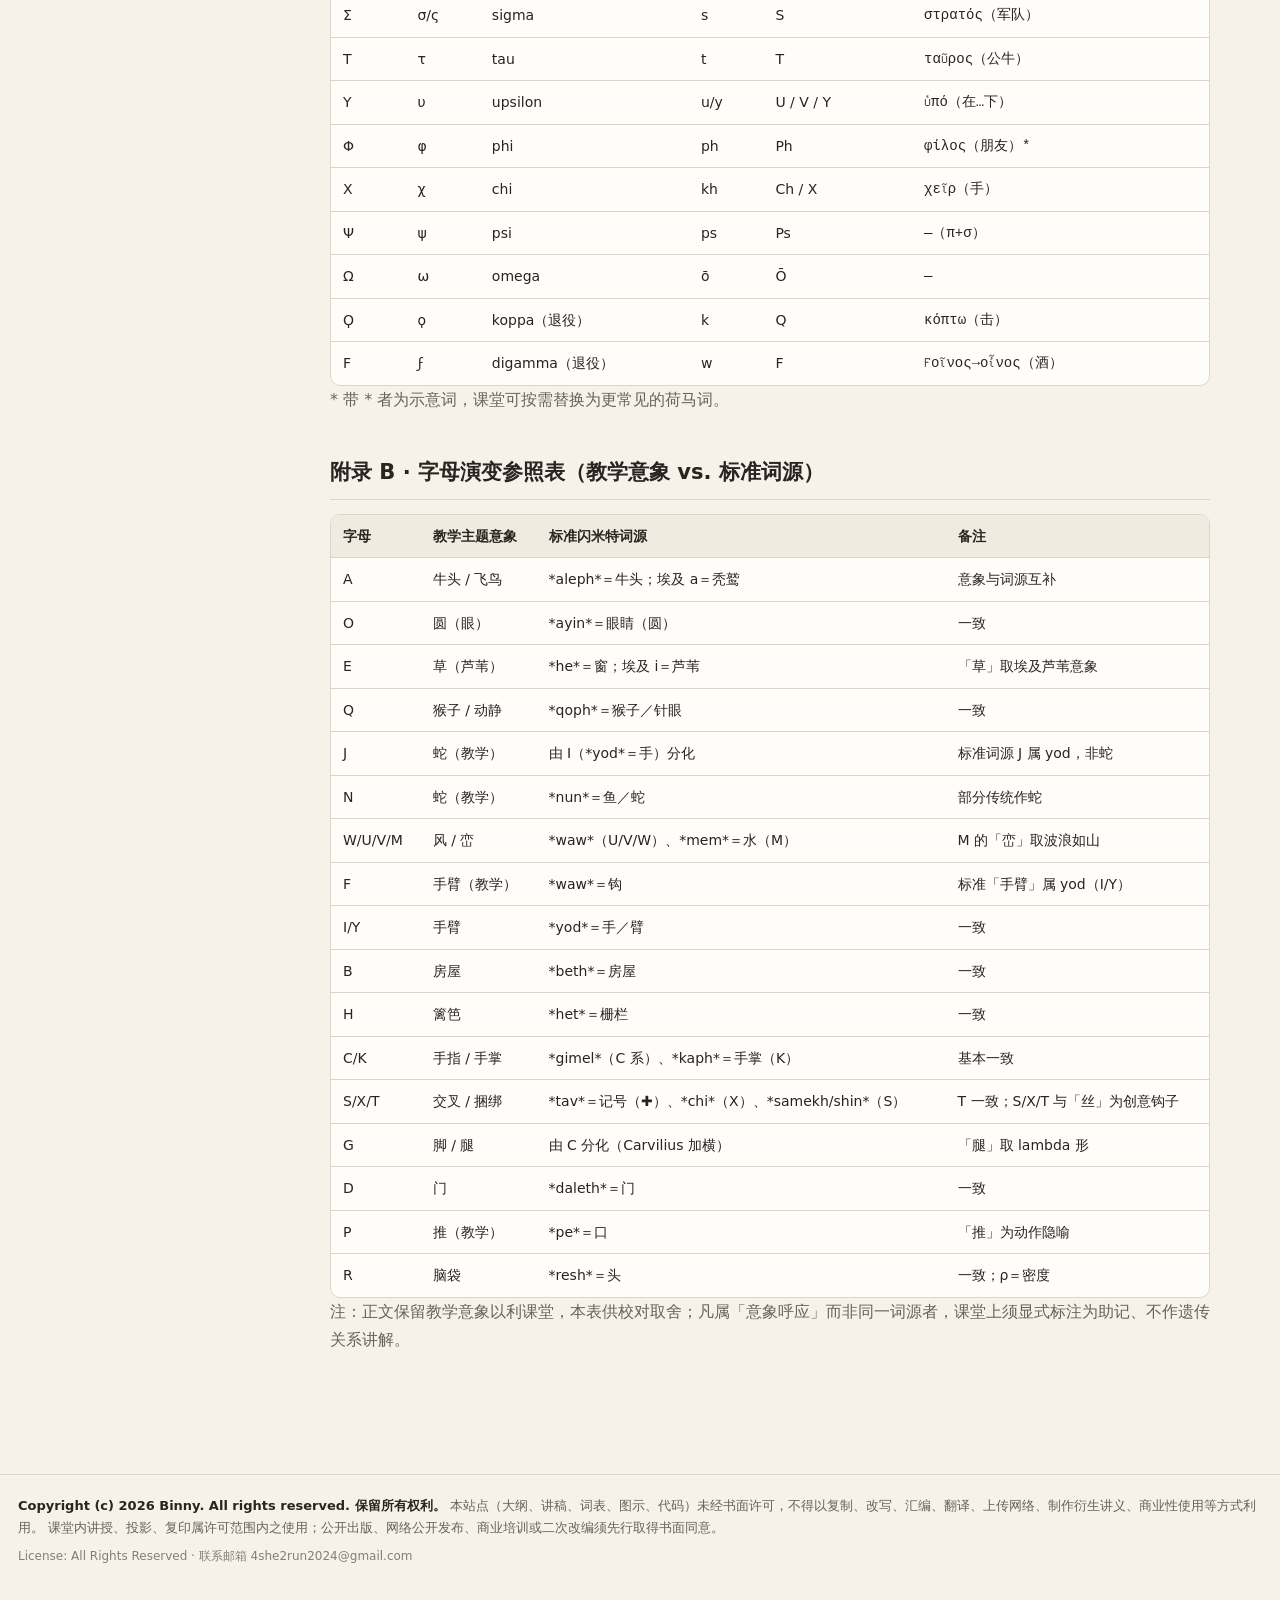
==== commit 0031d625: "docs(copyright): 仓库转 public，新增 All Rights Reserved 版权声明与 LICENSE（v1.2.0）" ====
--- a/index.html
+++ b/index.html
@@ -426,6 +426,13 @@
   </main>
 </div>
 
+<footer class="site-foot">
+  <p><strong>Copyright (c) 2026 Binny. All rights reserved. 保留所有权利。</strong>
+  本站点（大纲、讲稿、词表、图示、代码）未经书面许可，不得以复制、改写、汇编、翻译、上传网络、制作衍生讲义、商业性使用等方式利用。
+  课堂内讲授、投影、复印属许可范围内之使用；公开出版、网络公开发布、商业培训或二次改编须先行取得书面同意。</p>
+  <p class="foot-meta">License: All Rights Reserved · 联系邮箱 4she2run2024@gmail.com</p>
+</footer>
+
 <script src="assets/js/wiki.js"></script>
 </body>
 </html>
--- a/assets/css/wiki.css
+++ b/assets/css/wiki.css
@@ -367,6 +367,19 @@
 .teacher-box > *:first-child { margin-top: 0; }
 .teacher-box > *:last-child { margin-bottom: 0; }
 
+/* ---------- 页脚版权 ---------- */
+.site-foot {
+  border-top: 1px solid var(--border);
+  margin-top: 8px;
+  padding: 20px 18px 32px;
+  color: var(--text-muted);
+  font-size: 13px;
+  line-height: 1.75;
+}
+.site-foot p { margin: 0 0 6px; }
+.site-foot strong { color: var(--text); }
+.site-foot .foot-meta { font-size: 12px; opacity: .8; }
+
 /* ---------- 响应式 ---------- */
 @media (max-width: 860px) {
   .layout { grid-template-columns: 1fr; padding: 16px 14px 60px; gap: 16px; }
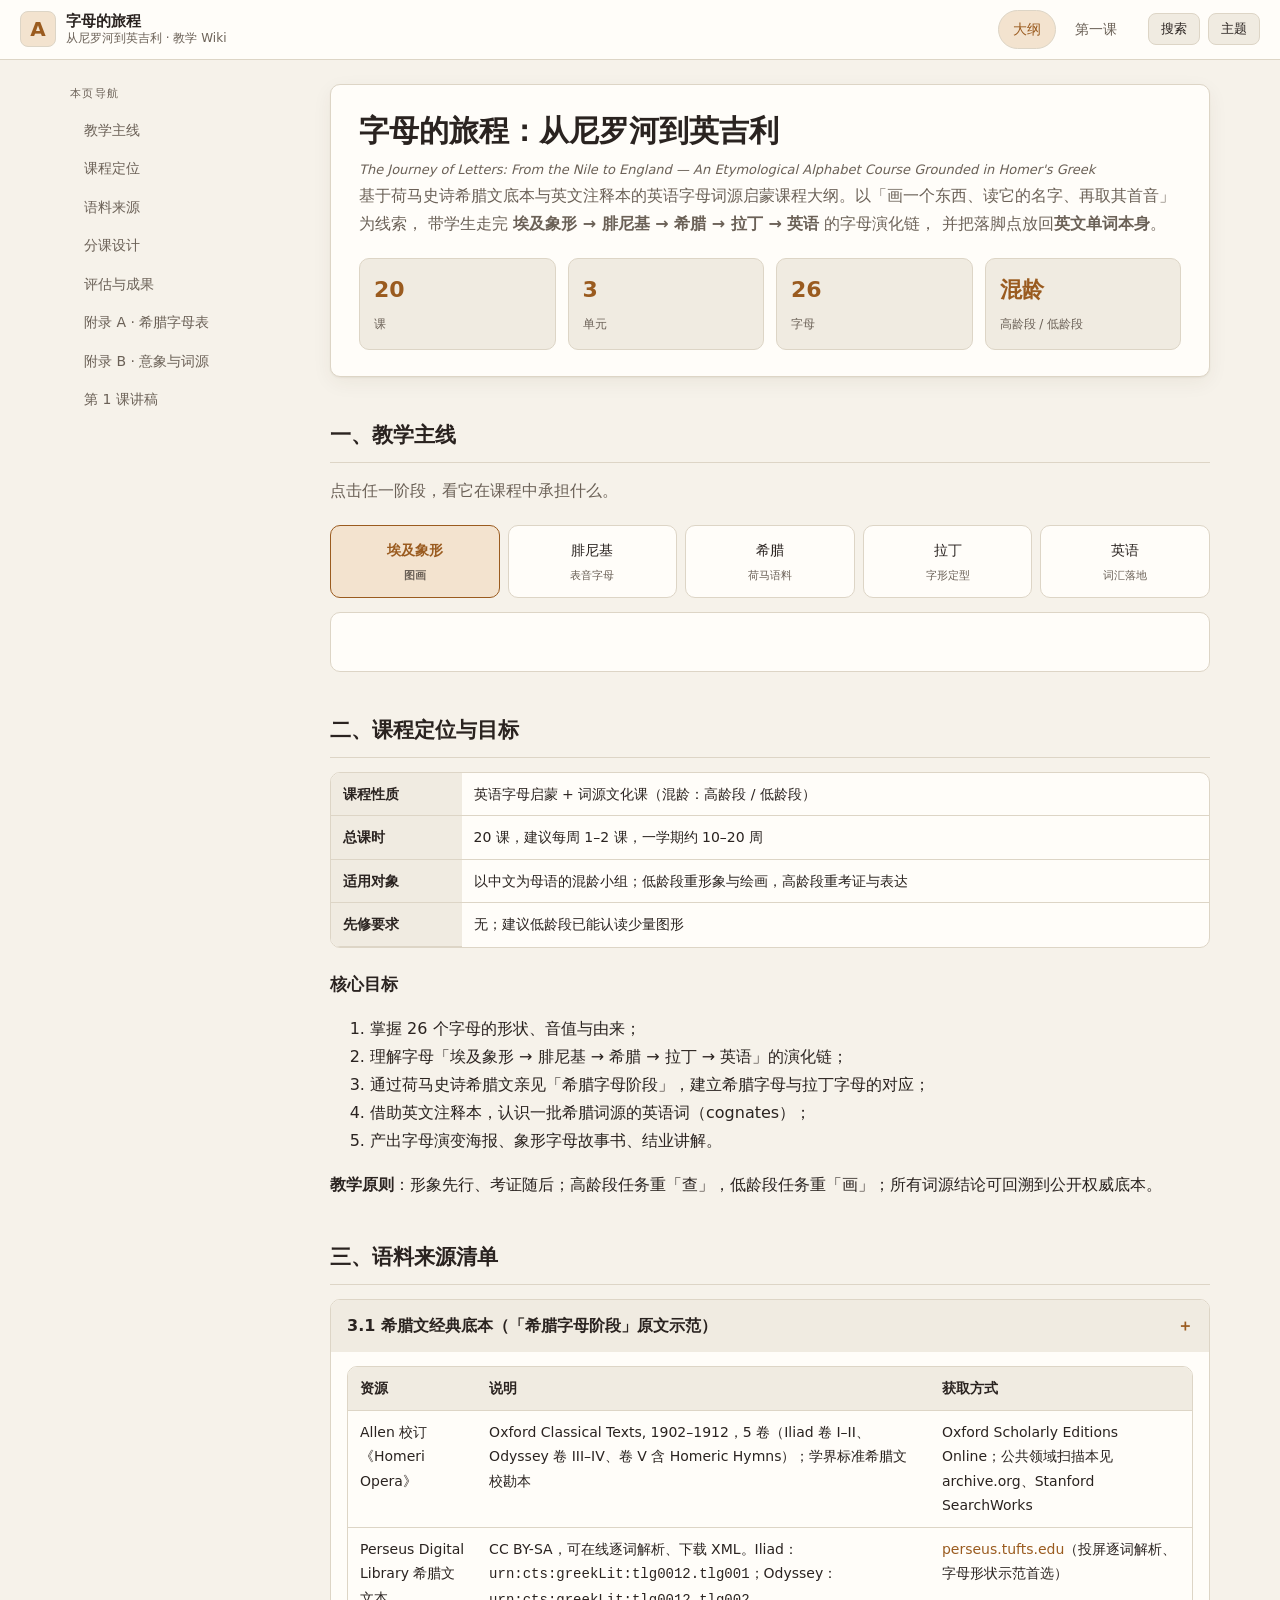
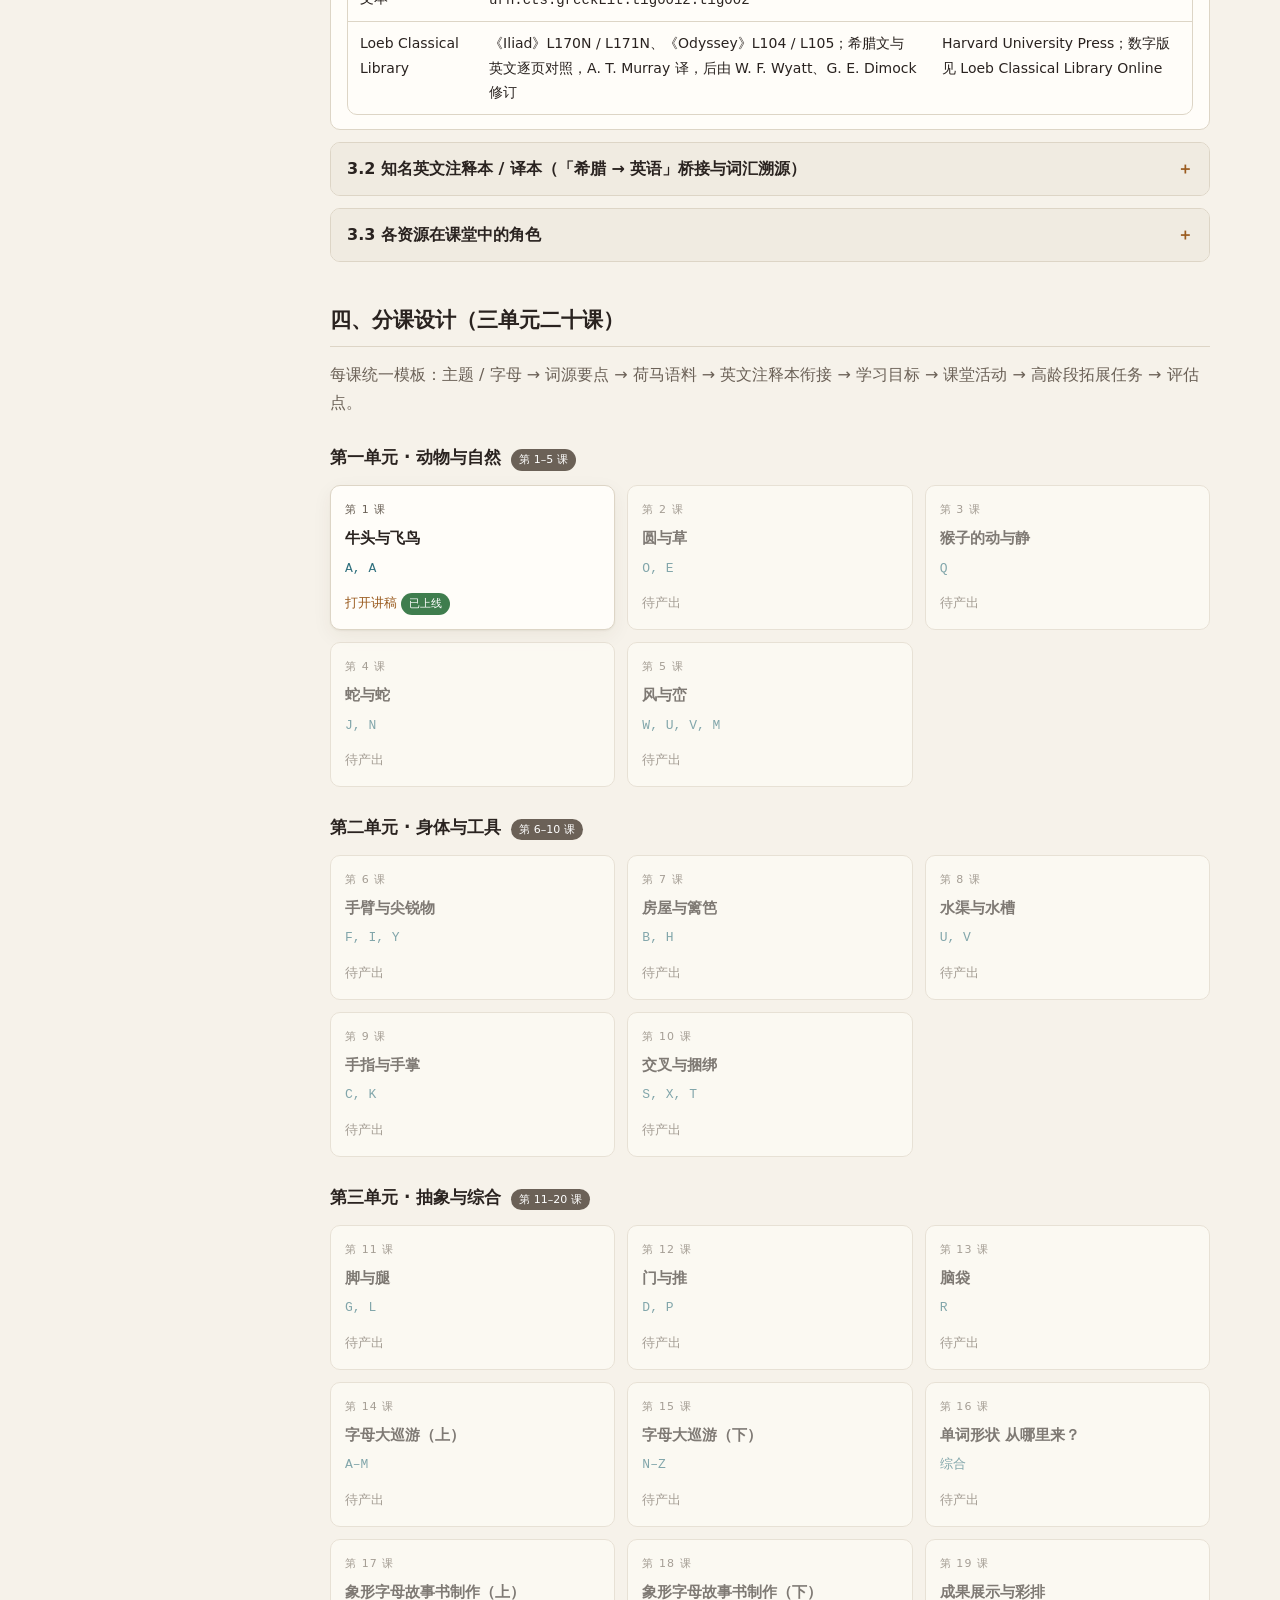
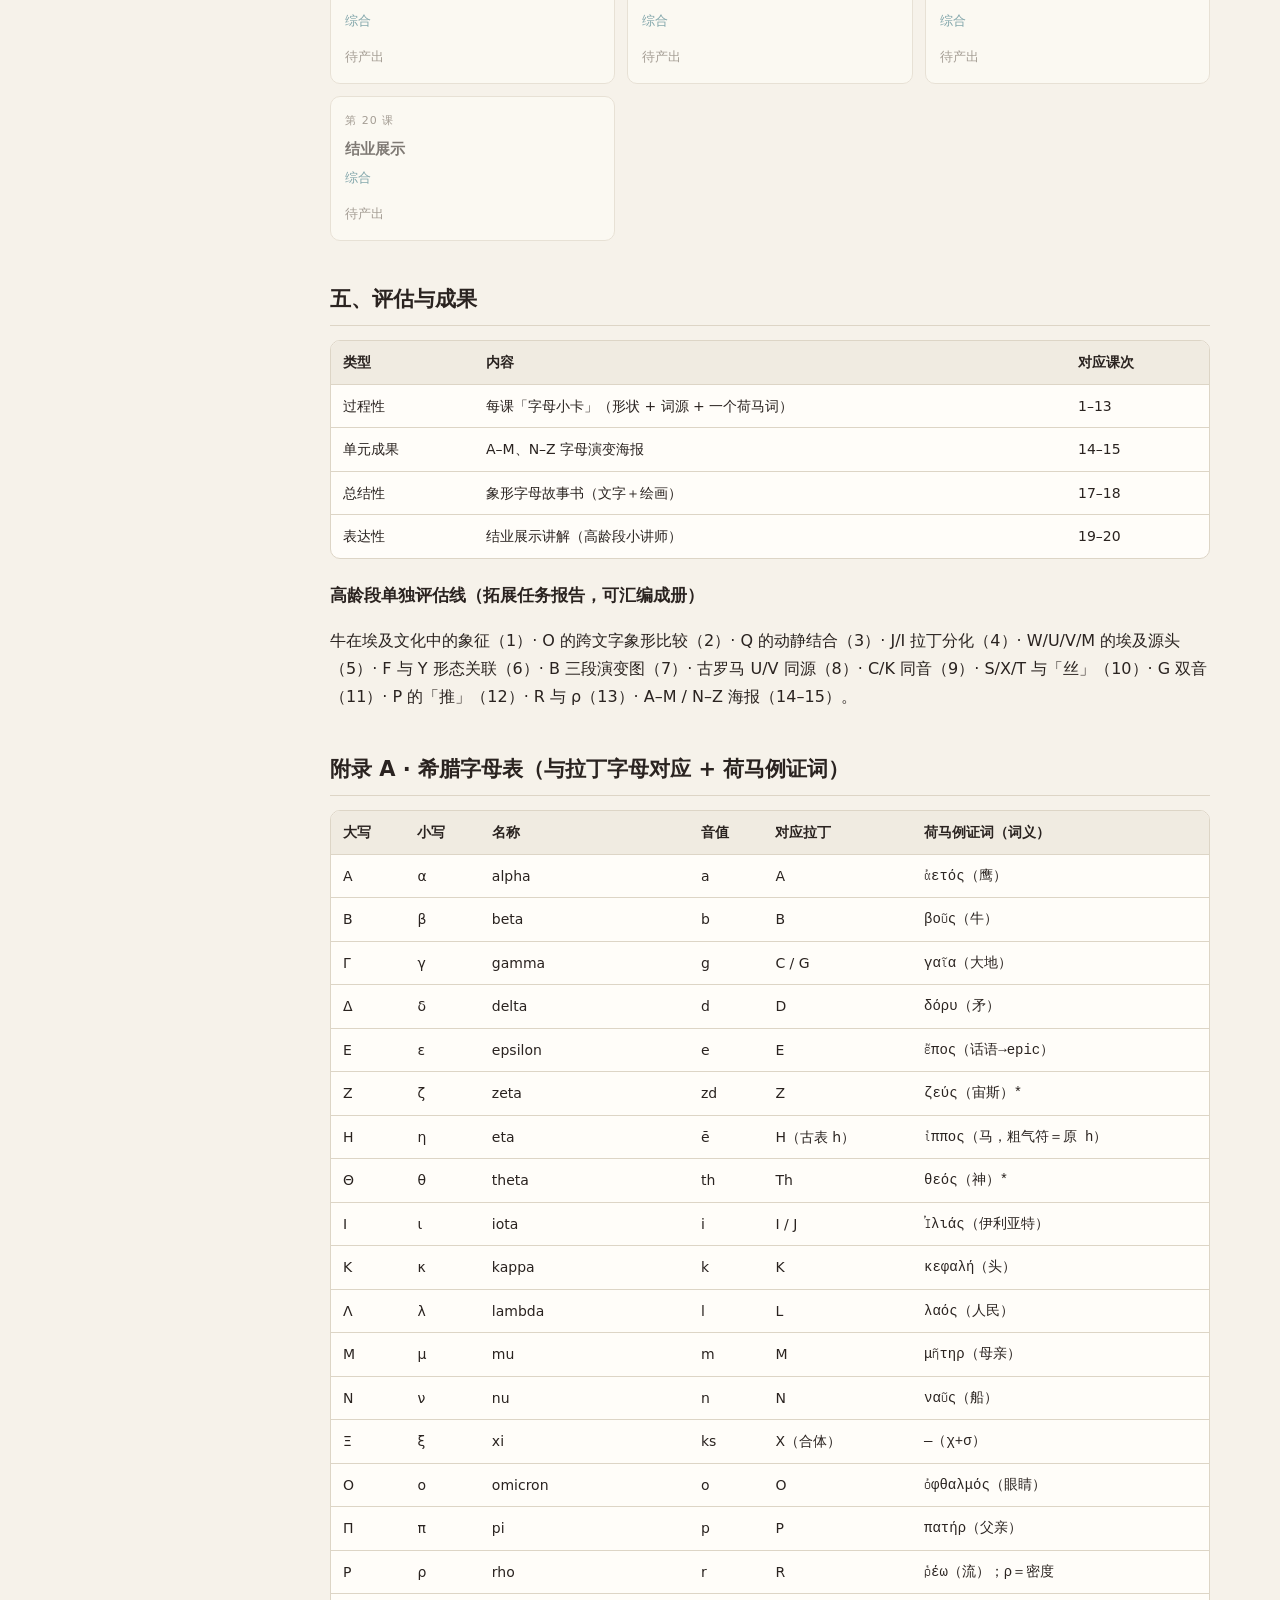
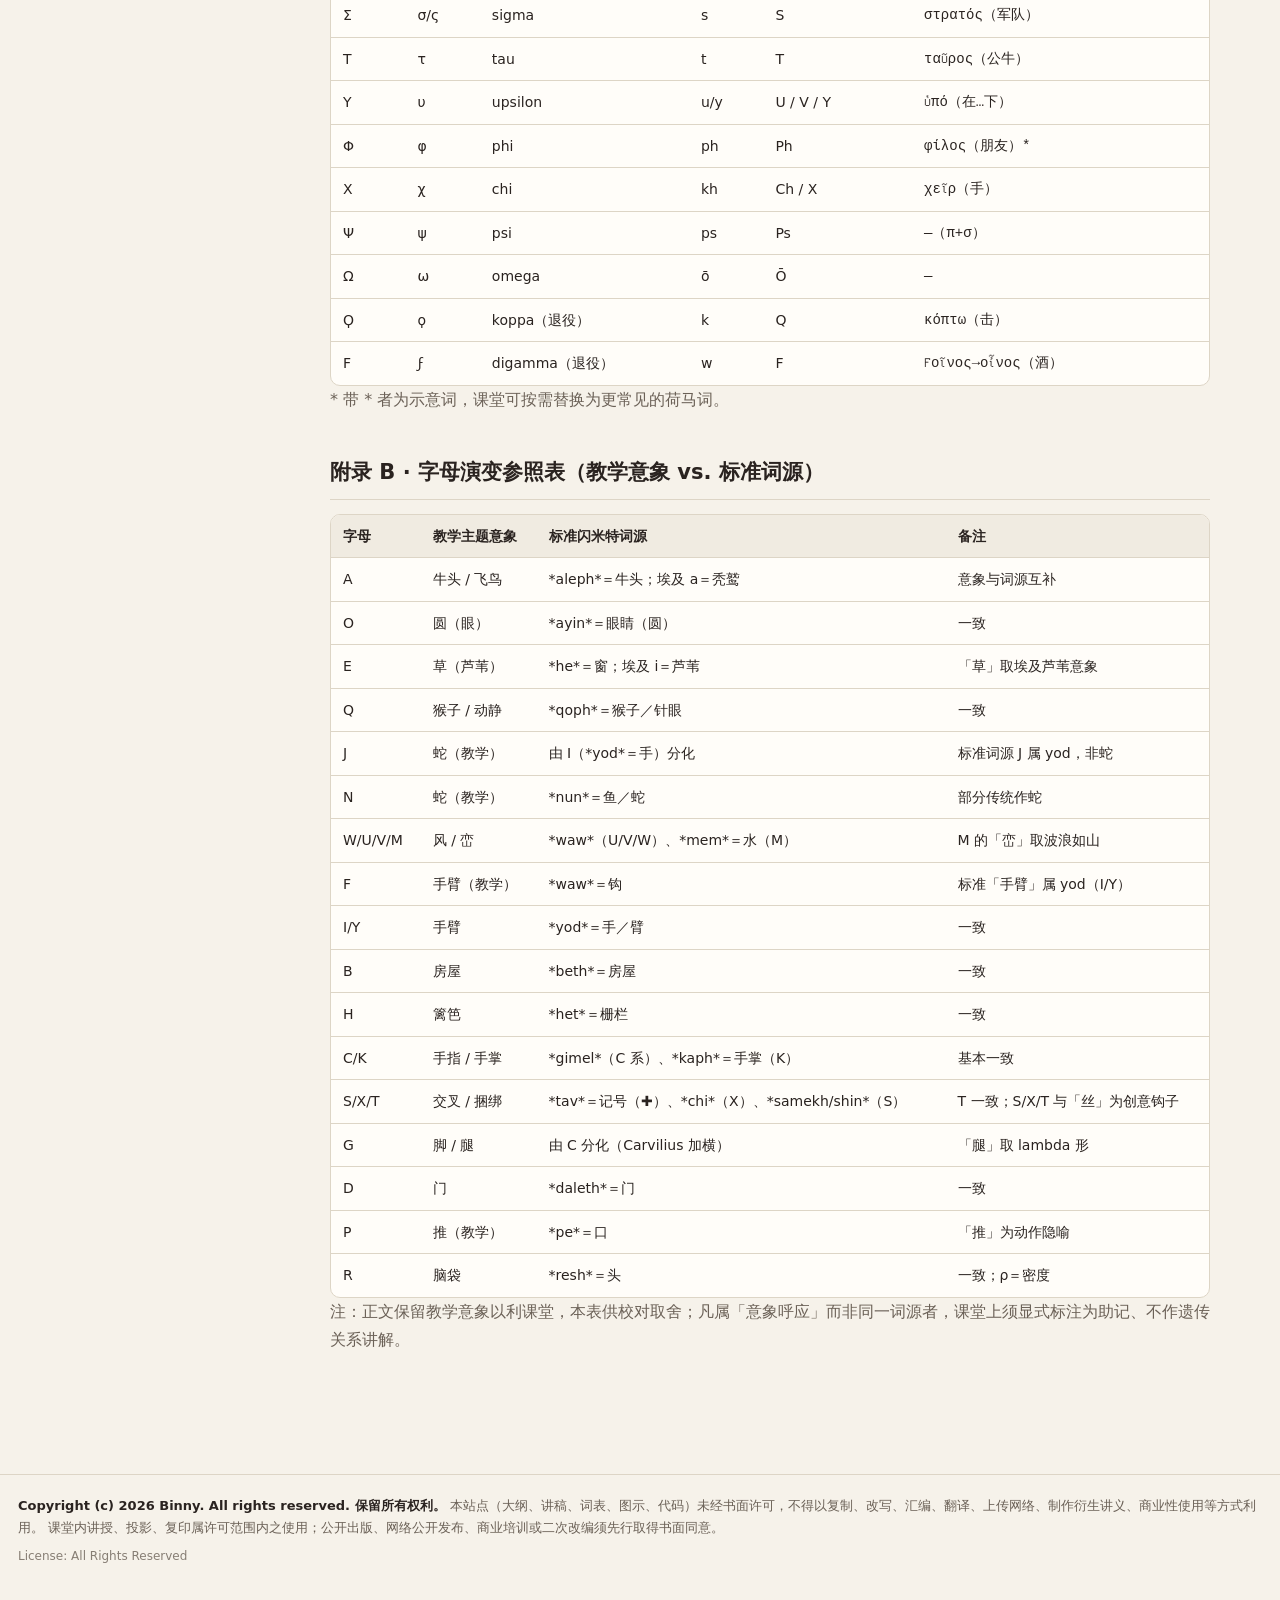
==== commit 729dc191: "docs(copyright): 仓库转 public，新增 All Rights Reserved 版权声明与 LICENSE（v1.2.0） (#3)" ====
--- a/index.html
+++ b/index.html
@@ -430,7 +430,7 @@
   <p><strong>Copyright (c) 2026 Binny. All rights reserved. 保留所有权利。</strong>
   本站点（大纲、讲稿、词表、图示、代码）未经书面许可，不得以复制、改写、汇编、翻译、上传网络、制作衍生讲义、商业性使用等方式利用。
   课堂内讲授、投影、复印属许可范围内之使用；公开出版、网络公开发布、商业培训或二次改编须先行取得书面同意。</p>
-  <p class="foot-meta">License: All Rights Reserved · 联系邮箱 4she2run2024@gmail.com</p>
+  <p class="foot-meta">License: All Rights Reserved</p>
 </footer>
 
 <script src="assets/js/wiki.js"></script>
